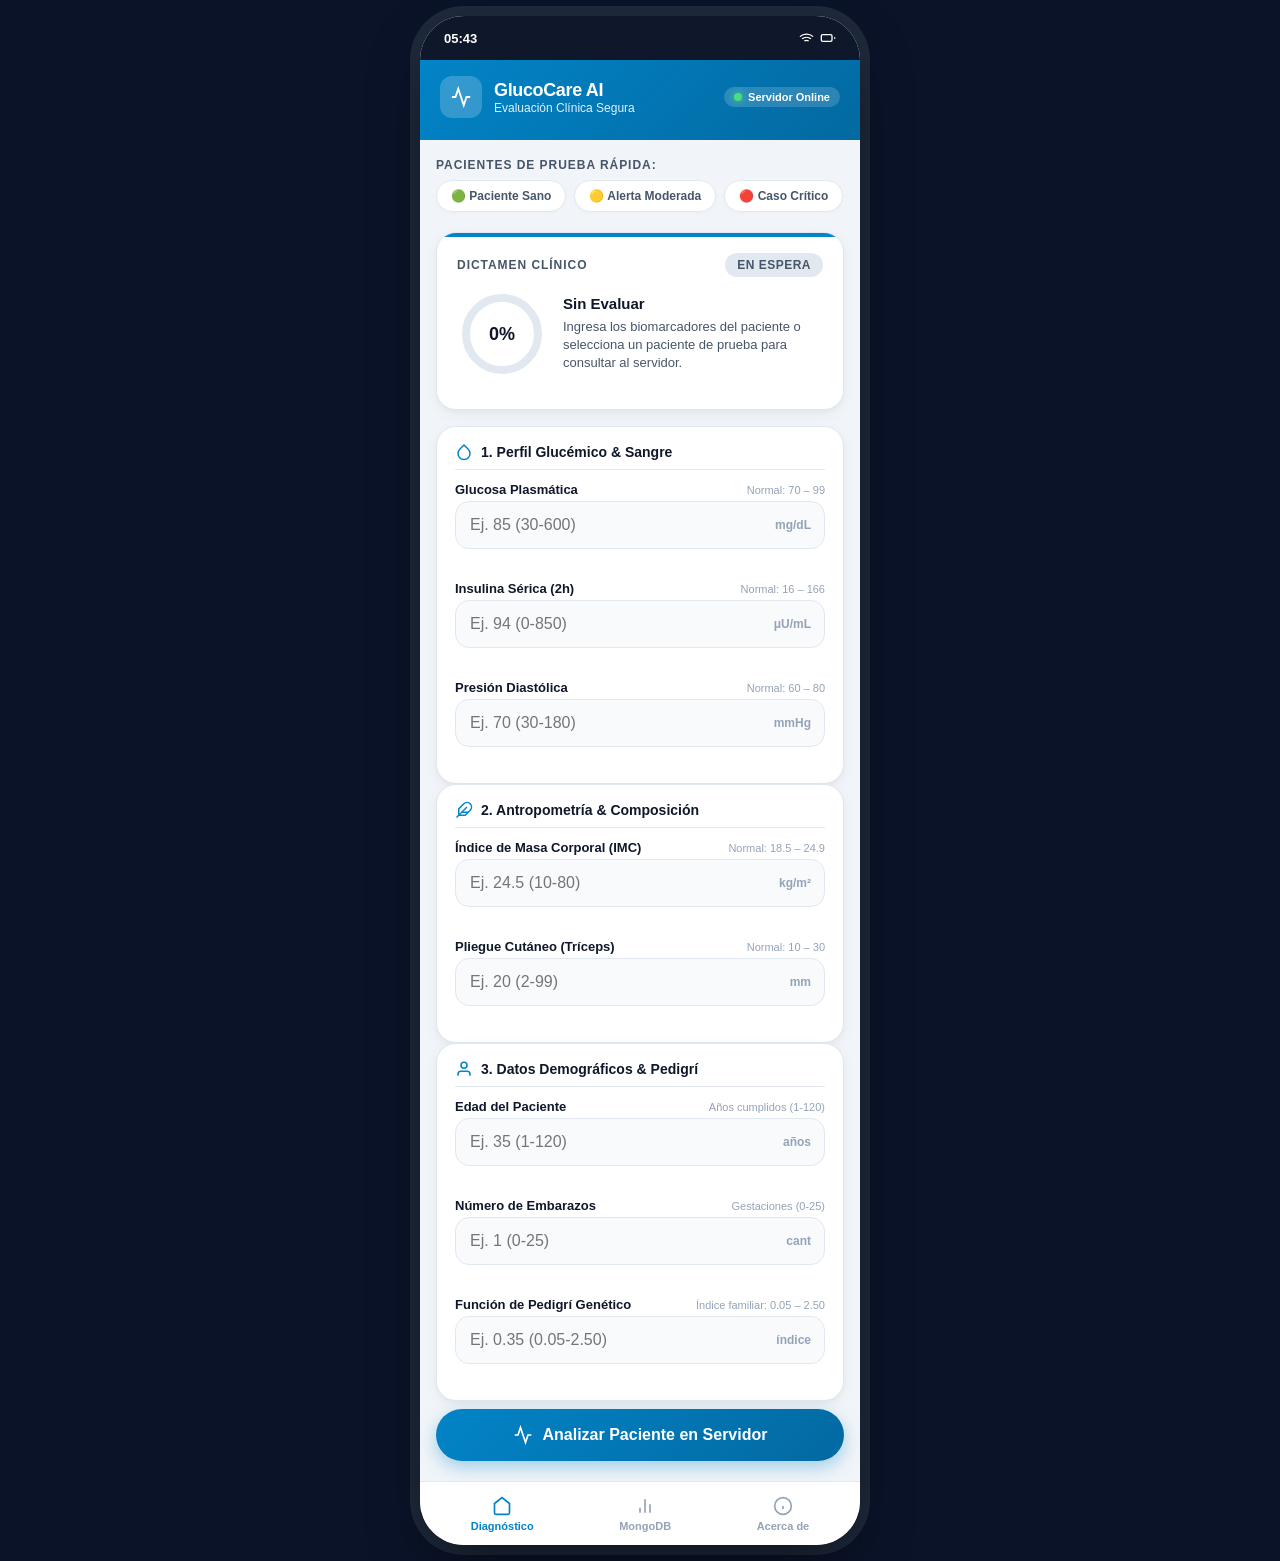
==== index.html @ c694c56d "fix(security): blindaje clinico defensivo contra valores extremos, DoS e inyecciones" ====
<!doctype html>
<html lang="es">
<head>
  <meta charset="utf-8">
  <meta name="viewport" content="width=device-width, initial-scale=1, maximum-scale=1, user-scalable=no, viewport-fit=cover">
  <title>GlucoCare AI · Diagnóstico Clínico Seguro</title>
  <meta name="description" content="Sistema móvil cliente-servidor para predicción de diabetes con validación clínica defensiva.">
  <meta name="theme-color" content="#0f172a">
  <style>
    :root {
      --color-primario: #0284c7;
      --color-primario-oscuro: #0369a1;
      --color-fondo-app: #f1f5f9;
      --color-tarjeta: #ffffff;
      --color-texto-1: #0f172a;
      --color-texto-2: #475569;
      --color-texto-3: #94a3b8;
      --color-borde: #e2e8f0;
      
      --verde-exito: #16a34a;
      --verde-fondo: #dcfce7;
      --ambar-alerta: #d97706;
      --ambar-fondo: #fef3c7;
      --rojo-peligro: #dc2626;
      --rojo-fondo: #fee2e2;

      --radio-md: 14px;
      --radio-lg: 20px;
      --sombra-card: 0 4px 16px -2px rgba(15, 23, 42, 0.06), 0 2px 6px -1px rgba(15, 23, 42, 0.04);
    }

    * {
      box-sizing: border-box;
      margin: 0;
      padding: 0;
      -webkit-tap-highlight-color: transparent;
    }

    body {
      font-family: -apple-system, BlinkMacSystemFont, "Segoe UI", Roboto, Helvetica, Arial, sans-serif;
      background-color: #0b1329;
      color: var(--color-texto-1);
      min-height: 100vh;
      display: flex;
      justify-content: center;
      align-items: center;
      padding: 16px 0;
    }

    /* MARCO SMARTPHONE */
    .dispositivo-movil {
      width: 100%;
      max-width: 440px;
      min-height: 880px;
      background: var(--color-fondo-app);
      border-radius: 44px;
      box-shadow: 0 25px 60px -15px rgba(0, 0, 0, 0.6), 0 0 0 10px #1e293b;
      overflow: hidden;
      display: flex;
      flex-direction: column;
      position: relative;
    }

    @media (max-width: 480px) {
      body {
        padding: 0;
        background-color: var(--color-fondo-app);
      }
      .dispositivo-movil {
        max-width: 100%;
        min-height: 100vh;
        border-radius: 0;
        box-shadow: none;
      }
    }

    /* BARRA DE ESTADO */
    .barra-estado-movil {
      height: 44px;
      padding: 0 24px;
      display: flex;
      justify-content: space-between;
      align-items: center;
      font-size: 13px;
      font-weight: 600;
      color: #fff;
      background: #0f172a;
    }
    .estado-iconos {
      display: flex;
      align-items: center;
      gap: 6px;
    }

    /* CABECERA APP MEDICA */
    .cabecera-app {
      background: linear-gradient(135deg, #0284c7 0%, #0369a1 100%);
      color: #fff;
      padding: 16px 20px 22px;
      display: flex;
      justify-content: space-between;
      align-items: center;
    }
    .perfil-app {
      display: flex;
      align-items: center;
      gap: 12px;
    }
    .app-avatar {
      width: 42px;
      height: 42px;
      background: rgba(255, 255, 255, 0.2);
      backdrop-filter: blur(8px);
      border-radius: 12px;
      display: grid;
      place-items: center;
      color: #fff;
    }
    .app-titulos h1 {
      font-size: 18px;
      font-weight: 700;
      letter-spacing: -0.02em;
    }
    .app-titulos p {
      font-size: 12px;
      color: #e0f2fe;
    }
    .indicador-conexion {
      display: inline-flex;
      align-items: center;
      gap: 6px;
      padding: 4px 10px;
      border-radius: 20px;
      background: rgba(255, 255, 255, 0.16);
      font-size: 11px;
      font-weight: 600;
    }
    .punto-verde {
      width: 8px;
      height: 8px;
      background: #4ade80;
      border-radius: 50%;
      box-shadow: 0 0 8px #4ade80;
    }

    /* CONTENIDO CON SCROLL EN EL CELULAR */
    .contenido-scroll {
      flex: 1;
      padding: 18px 16px 84px;
      overflow-y: auto;
      display: flex;
      flex-direction: column;
      gap: 16px;
    }

    /* SELECCION RAPIDA DE PACIENTE */
    .modulo-chips {
      display: flex;
      flex-direction: column;
      gap: 8px;
    }
    .etiqueta-seccion {
      font-size: 12px;
      text-transform: uppercase;
      letter-spacing: 0.08em;
      color: var(--color-texto-2);
      font-weight: 700;
    }
    .lista-chips {
      display: flex;
      gap: 8px;
      overflow-x: auto;
      padding-bottom: 4px;
    }
    .chip-btn {
      background: var(--color-tarjeta);
      border: 1px solid var(--color-borde);
      border-radius: 20px;
      padding: 8px 14px;
      font-size: 12px;
      font-weight: 600;
      color: var(--color-texto-2);
      white-space: nowrap;
      display: inline-flex;
      align-items: center;
      gap: 6px;
      cursor: pointer;
      transition: all 0.2s ease;
      box-shadow: 0 1px 3px rgba(0,0,0,0.03);
    }
    .chip-btn:hover, .chip-btn:active {
      background: #f8fafc;
      border-color: var(--color-primario);
      color: var(--color-primario);
      transform: translateY(-1px);
    }

    /* BANNER ALERTA DEFENSIVA */
    #banner-alerta-global {
      background: #fee2e2;
      border-left: 4px solid #dc2626;
      color: #991b1b;
      padding: 12px 14px;
      border-radius: 8px;
      font-size: 13px;
      font-weight: 600;
      line-height: 1.4;
      display: none;
    }

    /* TARJETA DE RESULTADO */
    .tarjeta-diagnostico {
      background: var(--color-tarjeta);
      border-radius: var(--radio-lg);
      padding: 20px;
      box-shadow: var(--sombra-card);
      border: 1px solid var(--color-borde);
      position: relative;
      overflow: hidden;
      transition: all 0.3s ease;
    }
    .tarjeta-diagnostico::before {
      content: "";
      position: absolute;
      top: 0; left: 0; right: 0;
      height: 4px;
      background: var(--color-primario);
    }
    .tarjeta-diagnostico.estado-verde::before { background: var(--verde-exito); }
    .tarjeta-diagnostico.estado-ambar::before { background: var(--ambar-alerta); }
    .tarjeta-diagnostico.estado-rojo::before { background: var(--rojo-peligro); }

    .diag-cabecera {
      display: flex;
      justify-content: space-between;
      align-items: center;
      margin-bottom: 12px;
    }
    .badge-alerta {
      padding: 5px 12px;
      border-radius: 20px;
      font-size: 12px;
      font-weight: 700;
      text-transform: uppercase;
      letter-spacing: 0.04em;
    }
    .badge-alerta.verde { background: var(--verde-fondo); color: var(--verde-exito); }
    .badge-alerta.ambar { background: var(--ambar-fondo); color: var(--ambar-alerta); }
    .badge-alerta.rojo { background: var(--rojo-fondo); color: var(--rojo-peligro); }
    .badge-alerta.espera { background: #e2e8f0; color: var(--color-texto-2); }

    .medidor-fila {
      display: flex;
      align-items: center;
      gap: 16px;
      margin: 10px 0;
    }
    .medidor-svg-wrapper {
      width: 90px;
      height: 90px;
      flex-shrink: 0;
      position: relative;
      display: grid;
      place-items: center;
    }
    .medidor-svg {
      width: 100%;
      height: 100%;
      transform: rotate(-90deg);
    }
    .medidor-fondo {
      fill: none;
      stroke: #e2e8f0;
      stroke-width: 8;
    }
    .medidor-progreso {
      fill: none;
      stroke: var(--color-primario);
      stroke-width: 8;
      stroke-linecap: round;
      stroke-dasharray: 226;
      stroke-dashoffset: 226;
      transition: stroke-dashoffset 0.8s ease, stroke 0.4s ease;
    }
    .medidor-texto-centro {
      position: absolute;
      font-size: 18px;
      font-weight: 800;
      color: var(--color-texto-1);
    }

    .diag-detalles h3 {
      font-size: 15px;
      font-weight: 700;
      margin-bottom: 4px;
      line-height: 1.25;
    }
    .diag-detalles p {
      font-size: 13px;
      color: var(--color-texto-2);
      line-height: 1.4;
    }

    .factores-lista {
      margin-top: 12px;
      padding-top: 12px;
      border-top: 1px dashed var(--color-borde);
      display: flex;
      flex-direction: column;
      gap: 6px;
    }
    .factor-item {
      font-size: 12px;
      color: #b91c1c;
      display: flex;
      align-items: center;
      gap: 6px;
    }

    /* TARJETAS DEL FORMULARIO */
    .card-grupo {
      background: var(--color-tarjeta);
      border-radius: var(--radio-lg);
      padding: 16px 18px;
      box-shadow: var(--sombra-card);
      border: 1px solid var(--color-borde);
      display: flex;
      flex-direction: column;
      gap: 12px;
    }
    .card-grupo-titulo {
      display: flex;
      align-items: center;
      gap: 8px;
      font-size: 14px;
      font-weight: 700;
      color: var(--color-texto-1);
      padding-bottom: 8px;
      border-bottom: 1px solid var(--color-borde);
    }
    .card-grupo-titulo svg {
      color: var(--color-primario);
    }

    .campo-movil {
      display: flex;
      flex-direction: column;
      gap: 4px;
    }
    .campo-fila-top {
      display: flex;
      justify-content: space-between;
      align-items: center;
    }
    .campo-label {
      font-size: 13px;
      font-weight: 600;
      color: var(--color-texto-1);
    }
    .campo-rango {
      font-size: 11px;
      color: var(--color-texto-3);
    }
    .campo-input-caja {
      position: relative;
      display: flex;
      align-items: center;
    }
    .campo-input {
      width: 100%;
      height: 48px;
      border-radius: var(--radio-md);
      border: 1.5px solid var(--color-borde);
      background: #f8fafc;
      padding: 0 48px 0 14px;
      font-size: 16px;
      font-weight: 500;
      color: var(--color-texto-1);
      transition: all 0.2s ease;
    }
    .campo-input:focus {
      background: #fff;
      border-color: var(--color-primario);
      box-shadow: 0 0 0 3px rgba(2, 132, 199, 0.15);
      outline: none;
    }
    /* Estilo defensivo de error en input */
    .campo-input.input-error {
      border-color: #dc2626 !important;
      background-color: #fef2f2 !important;
      box-shadow: 0 0 0 3px rgba(220, 38, 38, 0.15) !important;
    }
    .error-msg-campo {
      font-size: 11px;
      font-weight: 600;
      color: #dc2626;
      min-height: 14px;
      margin-top: 2px;
      transition: all 0.2s ease;
    }
    .campo-unidad {
      position: absolute;
      right: 14px;
      font-size: 12px;
      font-weight: 600;
      color: var(--color-texto-3);
      pointer-events: none;
    }

    /* BOTON DE ACCION TACTIL */
    .btn-analizar-movil {
      width: 100%;
      height: 52px;
      border-radius: 30px;
      background: linear-gradient(135deg, #0284c7 0%, #0369a1 100%);
      color: #fff;
      border: none;
      font-size: 16px;
      font-weight: 700;
      display: flex;
      align-items: center;
      justify-content: center;
      gap: 10px;
      box-shadow: 0 6px 18px rgba(2, 132, 199, 0.35);
      cursor: pointer;
      transition: all 0.2s ease;
      margin-top: 8px;
    }
    .btn-analizar-movil:active {
      transform: scale(0.98);
    }
    .btn-analizar-movil:disabled {
      opacity: 0.7;
      cursor: not-allowed;
    }

    /* BARRA DE NAVEGACION INFERIOR */
    .barra-navegacion-inferior {
      position: absolute;
      bottom: 0; left: 0; right: 0;
      height: 64px;
      background: #ffffff;
      border-top: 1px solid var(--color-borde);
      display: flex;
      justify-content: space-around;
      align-items: center;
      padding: 0 8px;
      z-index: 10;
    }
    .nav-item {
      display: flex;
      flex-direction: column;
      align-items: center;
      gap: 4px;
      font-size: 11px;
      font-weight: 600;
      color: var(--color-texto-3);
      background: none;
      border: none;
      cursor: pointer;
      padding: 6px 12px;
    }
    .nav-item.activo {
      color: var(--color-primario);
    }
  </style>
</head>
<body>

  <!-- MARCO DE SMARTPHONE -->
  <main class="dispositivo-movil" role="main">

    <!-- BARRA DE ESTADO TIPO CELULAR -->
    <header class="barra-estado-movil" aria-label="Estado del teléfono">
      <span id="hora-actual" class="hora">09:41</span>
      <div class="estado-iconos">
        <svg width="15" height="15" viewBox="0 0 24 24" fill="none" stroke="currentColor" stroke-width="2"><path d="M5 12.55a11 11 0 0 1 14.08 0"></path><path d="M1.42 9a16 16 0 0 1 21.16 0"></path><path d="M8.53 16.11a6 6 0 0 1 6.95 0"></path><line x1="12" y1="20" x2="12.01" y2="20"></line></svg>
        <svg width="16" height="16" viewBox="0 0 24 24" fill="none" stroke="currentColor" stroke-width="2"><rect x="2" y="7" width="16" height="10" rx="2" ry="2"></rect><line x1="22" y1="11" x2="22" y2="13"></line></svg>
      </div>
    </header>

    <!-- CABECERA APP MÉDICA -->
    <section class="cabecera-app">
      <div class="perfil-app">
        <div class="app-avatar" aria-hidden="true">
          <svg width="22" height="22" viewBox="0 0 24 24" fill="none" stroke="currentColor" stroke-width="2"><path d="M22 12h-4l-3 9L9 3l-3 9H2"></path></svg>
        </div>
        <div class="app-titulos">
          <h1>GlucoCare AI</h1>
          <p>Evaluación Clínica Segura</p>
        </div>
      </div>
      <div class="indicador-conexion" title="Conexión cliente-servidor activa">
        <span class="punto-verde" aria-hidden="true"></span>
        <span id="texto-conexion">Servidor Online</span>
      </div>
    </section>

    <!-- CONTENIDO CON SCROLL EN EL CELULAR -->
    <div class="contenido-scroll">

      <!-- SELECCIÓN RÁPIDA DE PACIENTES DE MUESTRA -->
      <section class="modulo-chips" aria-label="Muestras rápidas">
        <span class="etiqueta-seccion">Pacientes de prueba rápida:</span>
        <div class="lista-chips">
          <button type="button" class="chip-btn" data-perfil="sano">
            🟢 Paciente Sano
          </button>
          <button type="button" class="chip-btn" data-perfil="moderado">
            🟡 Alerta Moderada
          </button>
          <button type="button" class="chip-btn" data-perfil="critico">
            🔴 Caso Crítico
          </button>
        </div>
      </section>

      <!-- BANNER DE ALERTA DEFENSIVA SI HAY ERRORES -->
      <div id="banner-alerta-global" role="alert"></div>

      <!-- TARJETA DINÁMICA DE DIAGNÓSTICO -->
      <section id="tarjeta-diagnostico" class="tarjeta-diagnostico" aria-live="polite">
        <div class="diag-cabecera">
          <span class="etiqueta-seccion">Dictamen Clínico</span>
          <span id="badge-alerta" class="badge-alerta espera">En Espera</span>
        </div>

        <div class="medidor-fila">
          <div class="medidor-svg-wrapper">
            <svg class="medidor-svg" viewBox="0 0 90 90" aria-hidden="true">
              <circle class="medidor-fondo" cx="45" cy="45" r="36" fill="none" stroke="#e2e8f0" stroke-width="8"></circle>
              <circle id="medidor-progreso" class="medidor-progreso" cx="45" cy="45" r="36" fill="none" stroke="#0284c7" stroke-width="8" stroke-dasharray="226" stroke-dashoffset="226"></circle>
            </svg>
            <div id="medidor-porcentaje" class="medidor-texto-centro">0%</div>
          </div>

          <div class="diag-detalles">
            <h3 id="titulo-diagnostico">Sin Evaluar</h3>
            <p id="desc-diagnostico">Ingresa los biomarcadores del paciente o selecciona un paciente de prueba para consultar al servidor.</p>
          </div>
        </div>

        <div id="factores-lista" class="factores-lista" style="display: none;"></div>
      </section>

      <!-- FORMULARIO TÁCTIL CON LÍMITES ESTRICTOS -->
      <form id="form-diabetes" novalidate>

        <!-- GRUPO 1: SANGRE Y GLUCEMIA -->
        <div class="card-grupo">
          <div class="card-grupo-titulo">
            <svg width="18" height="18" viewBox="0 0 24 24" fill="none" stroke="currentColor" stroke-width="2"><path d="M12 2.69l5.66 5.66a8 8 0 1 1-11.31 0z"></path></svg>
            <span>1. Perfil Glucémico &amp; Sangre</span>
          </div>

          <div class="campo-movil">
            <div class="campo-fila-top">
              <label class="campo-label" for="glucosa">Glucosa Plasmática</label>
              <span class="campo-rango">Normal: 70 – 99</span>
            </div>
            <div class="campo-input-caja">
              <input class="campo-input" type="number" step="any" min="30" max="600" maxlength="3"
                     id="glucosa" name="glucosa" placeholder="Ej. 85 (30-600)" required>
              <span class="campo-unidad">mg/dL</span>
            </div>
            <span class="error-msg-campo" id="err-glucosa"></span>
          </div>

          <div class="campo-movil">
            <div class="campo-fila-top">
              <label class="campo-label" for="insulina">Insulina Sérica (2h)</label>
              <span class="campo-rango">Normal: 16 – 166</span>
            </div>
            <div class="campo-input-caja">
              <input class="campo-input" type="number" step="any" min="0" max="850" maxlength="3"
                     id="insulina" name="insulina" placeholder="Ej. 94 (0-850)" required>
              <span class="campo-unidad">μU/mL</span>
            </div>
            <span class="error-msg-campo" id="err-insulina"></span>
          </div>

          <div class="campo-movil">
            <div class="campo-fila-top">
              <label class="campo-label" for="presion_arterial">Presión Diastólica</label>
              <span class="campo-rango">Normal: 60 – 80</span>
            </div>
            <div class="campo-input-caja">
              <input class="campo-input" type="number" step="any" min="30" max="180" maxlength="3"
                     id="presion_arterial" name="presion_arterial" placeholder="Ej. 70 (30-180)" required>
              <span class="campo-unidad">mmHg</span>
            </div>
            <span class="error-msg-campo" id="err-presion_arterial"></span>
          </div>
        </div>

        <!-- GRUPO 2: ANTROPOMETRÍA -->
        <div class="card-grupo">
          <div class="card-grupo-titulo">
            <svg width="18" height="18" viewBox="0 0 24 24" fill="none" stroke="currentColor" stroke-width="2"><path d="M20.24 12.24a6 6 0 0 0-8.49-8.49L5 10.5V19h8.5z"></path><line x1="16" y1="8" x2="2" y2="22"></line><line x1="17.5" y1="15" x2="9" y2="15"></line></svg>
            <span>2. Antropometría &amp; Composición</span>
          </div>

          <div class="campo-movil">
            <div class="campo-fila-top">
              <label class="campo-label" for="imc">Índice de Masa Corporal (IMC)</label>
              <span class="campo-rango">Normal: 18.5 – 24.9</span>
            </div>
            <div class="campo-input-caja">
              <input class="campo-input" type="number" step="0.1" min="10" max="80" maxlength="5"
                     id="imc" name="imc" placeholder="Ej. 24.5 (10-80)" required>
              <span class="campo-unidad">kg/m²</span>
            </div>
            <span class="error-msg-campo" id="err-imc"></span>
          </div>

          <div class="campo-movil">
            <div class="campo-fila-top">
              <label class="campo-label" for="grosor_piel">Pliegue Cutáneo (Tríceps)</label>
              <span class="campo-rango">Normal: 10 – 30</span>
            </div>
            <div class="campo-input-caja">
              <!-- Blindaje estricto: max 99 mm, maxlength 2 digitos -->
              <input class="campo-input" type="number" step="any" min="2" max="99" maxlength="2"
                     id="grosor_piel" name="grosor_piel" placeholder="Ej. 20 (2-99)" required>
              <span class="campo-unidad">mm</span>
            </div>
            <span class="error-msg-campo" id="err-grosor_piel"></span>
          </div>
        </div>

        <!-- GRUPO 3: HISTORIAL & DEMOGRAFÍA -->
        <div class="card-grupo">
          <div class="card-grupo-titulo">
            <svg width="18" height="18" viewBox="0 0 24 24" fill="none" stroke="currentColor" stroke-width="2"><path d="M20 21v-2a4 4 0 0 0-4-4H8a4 4 0 0 0-4 4v2"></path><circle cx="12" cy="7" r="4"></circle></svg>
            <span>3. Datos Demográficos &amp; Pedigrí</span>
          </div>

          <div class="campo-movil">
            <div class="campo-fila-top">
              <label class="campo-label" for="edad">Edad del Paciente</label>
              <span class="campo-rango">Años cumplidos (1-120)</span>
            </div>
            <div class="campo-input-caja">
              <input class="campo-input" type="number" step="1" min="1" max="120" maxlength="3"
                     id="edad" name="edad" placeholder="Ej. 35 (1-120)" required>
              <span class="campo-unidad">años</span>
            </div>
            <span class="error-msg-campo" id="err-edad"></span>
          </div>

          <div class="campo-movil">
            <div class="campo-fila-top">
              <label class="campo-label" for="embarazos">Número de Embarazos</label>
              <span class="campo-rango">Gestaciones (0-25)</span>
            </div>
            <div class="campo-input-caja">
              <input class="campo-input" type="number" step="1" min="0" max="25" maxlength="2"
                     id="embarazos" name="embarazos" placeholder="Ej. 1 (0-25)" required>
              <span class="campo-unidad">cant</span>
            </div>
            <span class="error-msg-campo" id="err-embarazos"></span>
          </div>

          <div class="campo-movil">
            <div class="campo-fila-top">
              <label class="campo-label" for="pedigri_diabetes">Función de Pedigrí Genético</label>
              <span class="campo-rango">Índice familiar: 0.05 – 2.50</span>
            </div>
            <div class="campo-input-caja">
              <input class="campo-input" type="number" step="0.01" min="0.05" max="2.50" maxlength="5"
                     id="pedigri_diabetes" name="pedigri_diabetes" placeholder="Ej. 0.35 (0.05-2.50)" required>
              <span class="campo-unidad">índice</span>
            </div>
            <span class="error-msg-campo" id="err-pedigri_diabetes"></span>
          </div>
        </div>

        <!-- BOTÓN DE ENVÍO TÁCTIL -->
        <button id="btn-analizar" type="submit" class="btn-analizar-movil">
          <svg width="20" height="20" viewBox="0 0 24 24" fill="none" stroke="currentColor" stroke-width="2"><path d="M22 12h-4l-3 9L9 3l-3 9H2"></path></svg>
          <span>Analizar Paciente en Servidor</span>
        </button>

      </form>
    </div>

    <!-- NAVEGACIÓN INFERIOR DE CELULAR -->
    <nav class="barra-navegacion-inferior" aria-label="Navegación principal">
      <button type="button" class="nav-item activo" data-tab="inicio">
        <svg width="20" height="20" viewBox="0 0 24 24" fill="none" stroke="currentColor" stroke-width="2"><path d="M3 9l9-7 9 7v11a2 2 0 0 1-2 2H5a2 2 0 0 1-2-2z"></path></svg>
        <span>Diagnóstico</span>
      </button>
      <button type="button" class="nav-item" data-tab="stats">
        <svg width="20" height="20" viewBox="0 0 24 24" fill="none" stroke="currentColor" stroke-width="2"><line x1="18" y1="20" x2="18" y2="10"></line><line x1="12" y1="20" x2="12" y2="4"></line><line x1="6" y1="20" x2="6" y2="14"></line></svg>
        <span>MongoDB</span>
      </button>
      <button type="button" class="nav-item" data-tab="info">
        <svg width="20" height="20" viewBox="0 0 24 24" fill="none" stroke="currentColor" stroke-width="2"><circle cx="12" cy="12" r="10"></circle><line x1="12" y1="16" x2="12" y2="12"></line><line x1="12" y1="8" x2="12.01" y2="8"></line></svg>
        <span>Acerca de</span>
      </button>
    </nav>

  </main>

  <script src="static/js/modelo_diabetes_exportado.js"></script>
  <script src="static/js/app_cliente.js"></script>
</body>
</html>
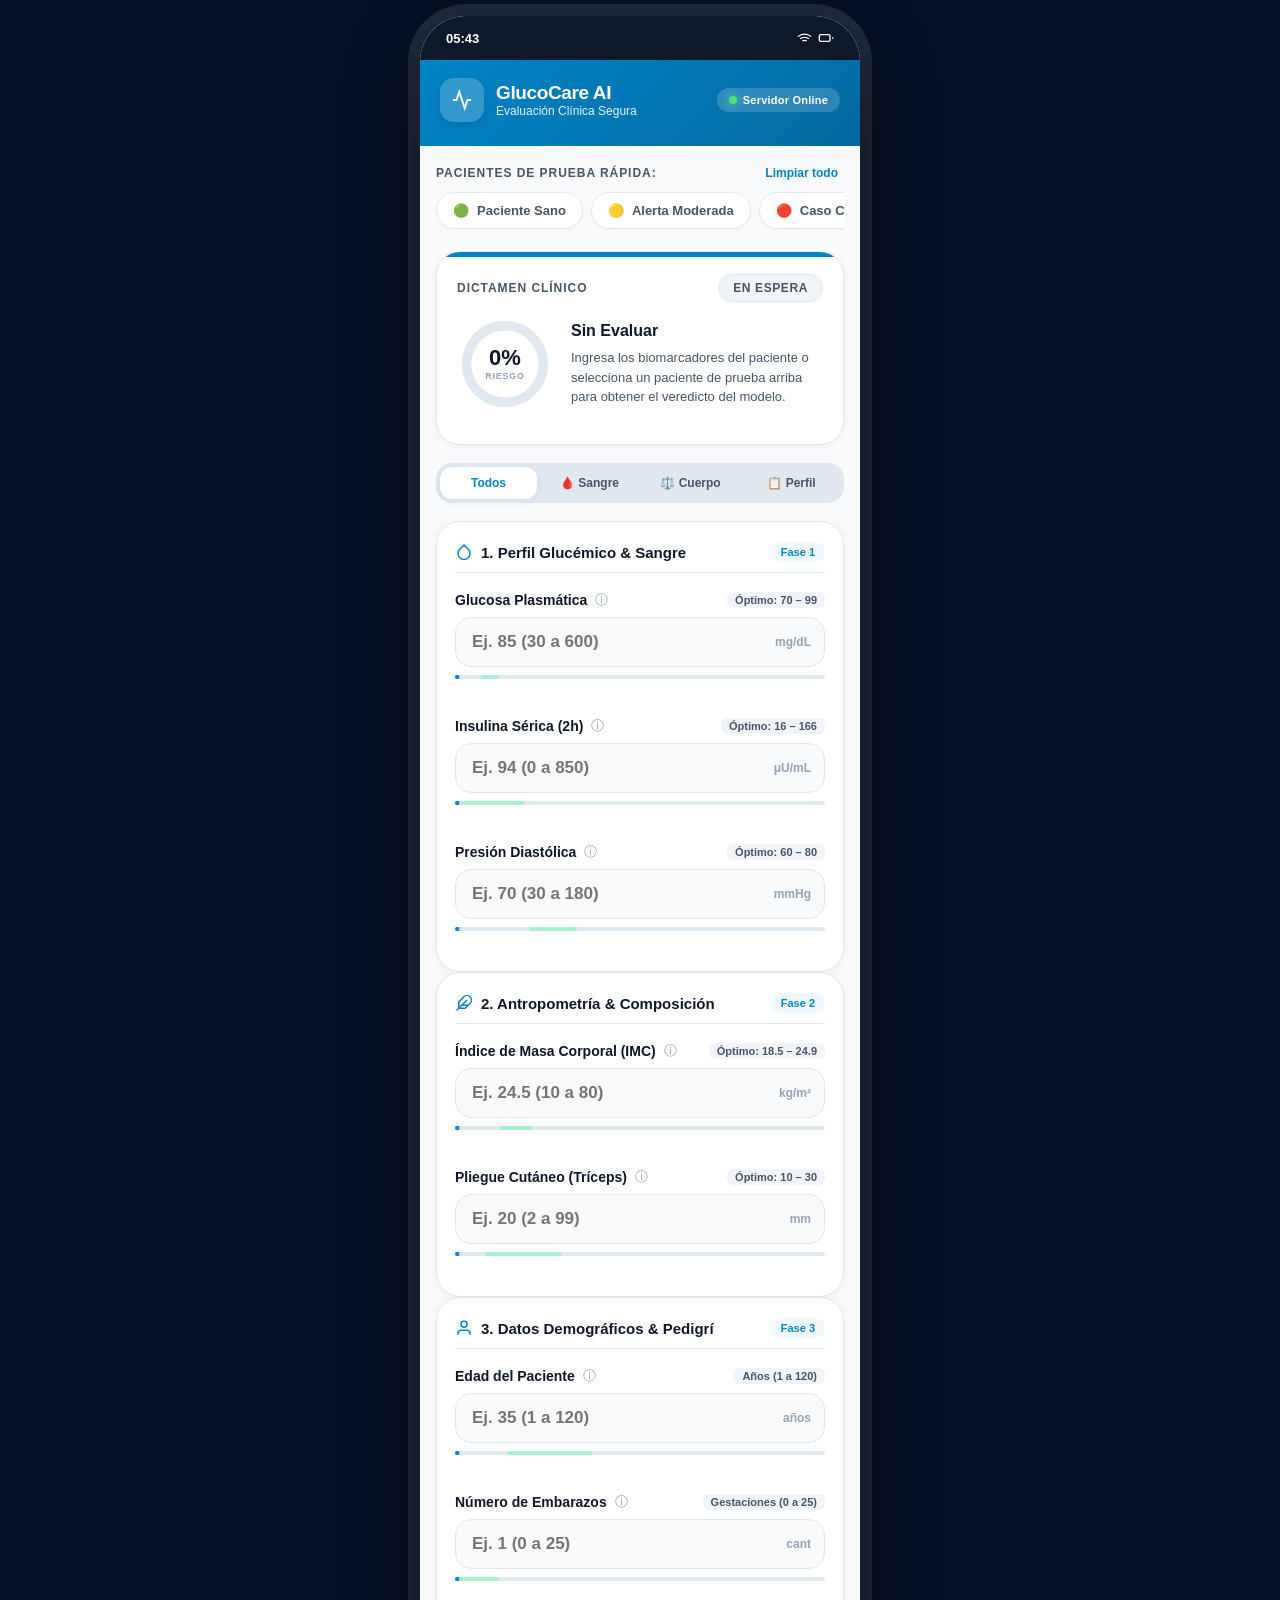
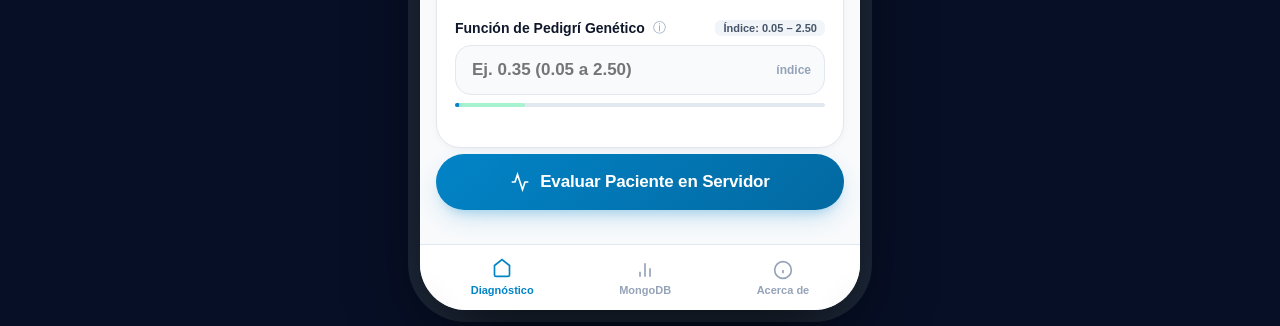
==== commit 1dd89071: "feat(ui/ux): rediseño de interfaz móvil basado en pilares de UX clínica" ====
--- a/index.html
+++ b/index.html
@@ -3,474 +3,17 @@
 <head>
   <meta charset="utf-8">
   <meta name="viewport" content="width=device-width, initial-scale=1, maximum-scale=1, user-scalable=no, viewport-fit=cover">
-  <title>GlucoCare AI · Diagnóstico Clínico Seguro</title>
-  <meta name="description" content="Sistema móvil cliente-servidor para predicción de diabetes con validación clínica defensiva.">
+  <title>GlucoCare AI · Evaluación de Riesgo de Diabetes</title>
+  <meta name="description" content="Sistema móvil clínico para la predicción de diabetes basado en los pilares de la experiencia de usuario (UX).">
   <meta name="theme-color" content="#0f172a">
-  <style>
-    :root {
-      --color-primario: #0284c7;
-      --color-primario-oscuro: #0369a1;
-      --color-fondo-app: #f1f5f9;
-      --color-tarjeta: #ffffff;
-      --color-texto-1: #0f172a;
-      --color-texto-2: #475569;
-      --color-texto-3: #94a3b8;
-      --color-borde: #e2e8f0;
-      
-      --verde-exito: #16a34a;
-      --verde-fondo: #dcfce7;
-      --ambar-alerta: #d97706;
-      --ambar-fondo: #fef3c7;
-      --rojo-peligro: #dc2626;
-      --rojo-fondo: #fee2e2;
-
-      --radio-md: 14px;
-      --radio-lg: 20px;
-      --sombra-card: 0 4px 16px -2px rgba(15, 23, 42, 0.06), 0 2px 6px -1px rgba(15, 23, 42, 0.04);
-    }
-
-    * {
-      box-sizing: border-box;
-      margin: 0;
-      padding: 0;
-      -webkit-tap-highlight-color: transparent;
-    }
-
-    body {
-      font-family: -apple-system, BlinkMacSystemFont, "Segoe UI", Roboto, Helvetica, Arial, sans-serif;
-      background-color: #0b1329;
-      color: var(--color-texto-1);
-      min-height: 100vh;
-      display: flex;
-      justify-content: center;
-      align-items: center;
-      padding: 16px 0;
-    }
-
-    /* MARCO SMARTPHONE */
-    .dispositivo-movil {
-      width: 100%;
-      max-width: 440px;
-      min-height: 880px;
-      background: var(--color-fondo-app);
-      border-radius: 44px;
-      box-shadow: 0 25px 60px -15px rgba(0, 0, 0, 0.6), 0 0 0 10px #1e293b;
-      overflow: hidden;
-      display: flex;
-      flex-direction: column;
-      position: relative;
-    }
-
-    @media (max-width: 480px) {
-      body {
-        padding: 0;
-        background-color: var(--color-fondo-app);
-      }
-      .dispositivo-movil {
-        max-width: 100%;
-        min-height: 100vh;
-        border-radius: 0;
-        box-shadow: none;
-      }
-    }
-
-    /* BARRA DE ESTADO */
-    .barra-estado-movil {
-      height: 44px;
-      padding: 0 24px;
-      display: flex;
-      justify-content: space-between;
-      align-items: center;
-      font-size: 13px;
-      font-weight: 600;
-      color: #fff;
-      background: #0f172a;
-    }
-    .estado-iconos {
-      display: flex;
-      align-items: center;
-      gap: 6px;
-    }
-
-    /* CABECERA APP MEDICA */
-    .cabecera-app {
-      background: linear-gradient(135deg, #0284c7 0%, #0369a1 100%);
-      color: #fff;
-      padding: 16px 20px 22px;
-      display: flex;
-      justify-content: space-between;
-      align-items: center;
-    }
-    .perfil-app {
-      display: flex;
-      align-items: center;
-      gap: 12px;
-    }
-    .app-avatar {
-      width: 42px;
-      height: 42px;
-      background: rgba(255, 255, 255, 0.2);
-      backdrop-filter: blur(8px);
-      border-radius: 12px;
-      display: grid;
-      place-items: center;
-      color: #fff;
-    }
-    .app-titulos h1 {
-      font-size: 18px;
-      font-weight: 700;
-      letter-spacing: -0.02em;
-    }
-    .app-titulos p {
-      font-size: 12px;
-      color: #e0f2fe;
-    }
-    .indicador-conexion {
-      display: inline-flex;
-      align-items: center;
-      gap: 6px;
-      padding: 4px 10px;
-      border-radius: 20px;
-      background: rgba(255, 255, 255, 0.16);
-      font-size: 11px;
-      font-weight: 600;
-    }
-    .punto-verde {
-      width: 8px;
-      height: 8px;
-      background: #4ade80;
-      border-radius: 50%;
-      box-shadow: 0 0 8px #4ade80;
-    }
-
-    /* CONTENIDO CON SCROLL EN EL CELULAR */
-    .contenido-scroll {
-      flex: 1;
-      padding: 18px 16px 84px;
-      overflow-y: auto;
-      display: flex;
-      flex-direction: column;
-      gap: 16px;
-    }
-
-    /* SELECCION RAPIDA DE PACIENTE */
-    .modulo-chips {
-      display: flex;
-      flex-direction: column;
-      gap: 8px;
-    }
-    .etiqueta-seccion {
-      font-size: 12px;
-      text-transform: uppercase;
-      letter-spacing: 0.08em;
-      color: var(--color-texto-2);
-      font-weight: 700;
-    }
-    .lista-chips {
-      display: flex;
-      gap: 8px;
-      overflow-x: auto;
-      padding-bottom: 4px;
-    }
-    .chip-btn {
-      background: var(--color-tarjeta);
-      border: 1px solid var(--color-borde);
-      border-radius: 20px;
-      padding: 8px 14px;
-      font-size: 12px;
-      font-weight: 600;
-      color: var(--color-texto-2);
-      white-space: nowrap;
-      display: inline-flex;
-      align-items: center;
-      gap: 6px;
-      cursor: pointer;
-      transition: all 0.2s ease;
-      box-shadow: 0 1px 3px rgba(0,0,0,0.03);
-    }
-    .chip-btn:hover, .chip-btn:active {
-      background: #f8fafc;
-      border-color: var(--color-primario);
-      color: var(--color-primario);
-      transform: translateY(-1px);
-    }
-
-    /* BANNER ALERTA DEFENSIVA */
-    #banner-alerta-global {
-      background: #fee2e2;
-      border-left: 4px solid #dc2626;
-      color: #991b1b;
-      padding: 12px 14px;
-      border-radius: 8px;
-      font-size: 13px;
-      font-weight: 600;
-      line-height: 1.4;
-      display: none;
-    }
-
-    /* TARJETA DE RESULTADO */
-    .tarjeta-diagnostico {
-      background: var(--color-tarjeta);
-      border-radius: var(--radio-lg);
-      padding: 20px;
-      box-shadow: var(--sombra-card);
-      border: 1px solid var(--color-borde);
-      position: relative;
-      overflow: hidden;
-      transition: all 0.3s ease;
-    }
-    .tarjeta-diagnostico::before {
-      content: "";
-      position: absolute;
-      top: 0; left: 0; right: 0;
-      height: 4px;
-      background: var(--color-primario);
-    }
-    .tarjeta-diagnostico.estado-verde::before { background: var(--verde-exito); }
-    .tarjeta-diagnostico.estado-ambar::before { background: var(--ambar-alerta); }
-    .tarjeta-diagnostico.estado-rojo::before { background: var(--rojo-peligro); }
-
-    .diag-cabecera {
-      display: flex;
-      justify-content: space-between;
-      align-items: center;
-      margin-bottom: 12px;
-    }
-    .badge-alerta {
-      padding: 5px 12px;
-      border-radius: 20px;
-      font-size: 12px;
-      font-weight: 700;
-      text-transform: uppercase;
-      letter-spacing: 0.04em;
-    }
-    .badge-alerta.verde { background: var(--verde-fondo); color: var(--verde-exito); }
-    .badge-alerta.ambar { background: var(--ambar-fondo); color: var(--ambar-alerta); }
-    .badge-alerta.rojo { background: var(--rojo-fondo); color: var(--rojo-peligro); }
-    .badge-alerta.espera { background: #e2e8f0; color: var(--color-texto-2); }
-
-    .medidor-fila {
-      display: flex;
-      align-items: center;
-      gap: 16px;
-      margin: 10px 0;
-    }
-    .medidor-svg-wrapper {
-      width: 90px;
-      height: 90px;
-      flex-shrink: 0;
-      position: relative;
-      display: grid;
-      place-items: center;
-    }
-    .medidor-svg {
-      width: 100%;
-      height: 100%;
-      transform: rotate(-90deg);
-    }
-    .medidor-fondo {
-      fill: none;
-      stroke: #e2e8f0;
-      stroke-width: 8;
-    }
-    .medidor-progreso {
-      fill: none;
-      stroke: var(--color-primario);
-      stroke-width: 8;
-      stroke-linecap: round;
-      stroke-dasharray: 226;
-      stroke-dashoffset: 226;
-      transition: stroke-dashoffset 0.8s ease, stroke 0.4s ease;
-    }
-    .medidor-texto-centro {
-      position: absolute;
-      font-size: 18px;
-      font-weight: 800;
-      color: var(--color-texto-1);
-    }
-
-    .diag-detalles h3 {
-      font-size: 15px;
-      font-weight: 700;
-      margin-bottom: 4px;
-      line-height: 1.25;
-    }
-    .diag-detalles p {
-      font-size: 13px;
-      color: var(--color-texto-2);
-      line-height: 1.4;
-    }
-
-    .factores-lista {
-      margin-top: 12px;
-      padding-top: 12px;
-      border-top: 1px dashed var(--color-borde);
-      display: flex;
-      flex-direction: column;
-      gap: 6px;
-    }
-    .factor-item {
-      font-size: 12px;
-      color: #b91c1c;
-      display: flex;
-      align-items: center;
-      gap: 6px;
-    }
-
-    /* TARJETAS DEL FORMULARIO */
-    .card-grupo {
-      background: var(--color-tarjeta);
-      border-radius: var(--radio-lg);
-      padding: 16px 18px;
-      box-shadow: var(--sombra-card);
-      border: 1px solid var(--color-borde);
-      display: flex;
-      flex-direction: column;
-      gap: 12px;
-    }
-    .card-grupo-titulo {
-      display: flex;
-      align-items: center;
-      gap: 8px;
-      font-size: 14px;
-      font-weight: 700;
-      color: var(--color-texto-1);
-      padding-bottom: 8px;
-      border-bottom: 1px solid var(--color-borde);
-    }
-    .card-grupo-titulo svg {
-      color: var(--color-primario);
-    }
-
-    .campo-movil {
-      display: flex;
-      flex-direction: column;
-      gap: 4px;
-    }
-    .campo-fila-top {
-      display: flex;
-      justify-content: space-between;
-      align-items: center;
-    }
-    .campo-label {
-      font-size: 13px;
-      font-weight: 600;
-      color: var(--color-texto-1);
-    }
-    .campo-rango {
-      font-size: 11px;
-      color: var(--color-texto-3);
-    }
-    .campo-input-caja {
-      position: relative;
-      display: flex;
-      align-items: center;
-    }
-    .campo-input {
-      width: 100%;
-      height: 48px;
-      border-radius: var(--radio-md);
-      border: 1.5px solid var(--color-borde);
-      background: #f8fafc;
-      padding: 0 48px 0 14px;
-      font-size: 16px;
-      font-weight: 500;
-      color: var(--color-texto-1);
-      transition: all 0.2s ease;
-    }
-    .campo-input:focus {
-      background: #fff;
-      border-color: var(--color-primario);
-      box-shadow: 0 0 0 3px rgba(2, 132, 199, 0.15);
-      outline: none;
-    }
-    /* Estilo defensivo de error en input */
-    .campo-input.input-error {
-      border-color: #dc2626 !important;
-      background-color: #fef2f2 !important;
-      box-shadow: 0 0 0 3px rgba(220, 38, 38, 0.15) !important;
-    }
-    .error-msg-campo {
-      font-size: 11px;
-      font-weight: 600;
-      color: #dc2626;
-      min-height: 14px;
-      margin-top: 2px;
-      transition: all 0.2s ease;
-    }
-    .campo-unidad {
-      position: absolute;
-      right: 14px;
-      font-size: 12px;
-      font-weight: 600;
-      color: var(--color-texto-3);
-      pointer-events: none;
-    }
-
-    /* BOTON DE ACCION TACTIL */
-    .btn-analizar-movil {
-      width: 100%;
-      height: 52px;
-      border-radius: 30px;
-      background: linear-gradient(135deg, #0284c7 0%, #0369a1 100%);
-      color: #fff;
-      border: none;
-      font-size: 16px;
-      font-weight: 700;
-      display: flex;
-      align-items: center;
-      justify-content: center;
-      gap: 10px;
-      box-shadow: 0 6px 18px rgba(2, 132, 199, 0.35);
-      cursor: pointer;
-      transition: all 0.2s ease;
-      margin-top: 8px;
-    }
-    .btn-analizar-movil:active {
-      transform: scale(0.98);
-    }
-    .btn-analizar-movil:disabled {
-      opacity: 0.7;
-      cursor: not-allowed;
-    }
-
-    /* BARRA DE NAVEGACION INFERIOR */
-    .barra-navegacion-inferior {
-      position: absolute;
-      bottom: 0; left: 0; right: 0;
-      height: 64px;
-      background: #ffffff;
-      border-top: 1px solid var(--color-borde);
-      display: flex;
-      justify-content: space-around;
-      align-items: center;
-      padding: 0 8px;
-      z-index: 10;
-    }
-    .nav-item {
-      display: flex;
-      flex-direction: column;
-      align-items: center;
-      gap: 4px;
-      font-size: 11px;
-      font-weight: 600;
-      color: var(--color-texto-3);
-      background: none;
-      border: none;
-      cursor: pointer;
-      padding: 6px 12px;
-    }
-    .nav-item.activo {
-      color: var(--color-primario);
-    }
-  </style>
+  <link rel="stylesheet" href="static/css/mobile.css">
 </head>
 <body>
 
-  <!-- MARCO DE SMARTPHONE -->
+  <!-- MARCO DE SMARTPHONE ERGONÓMICO -->
   <main class="dispositivo-movil" role="main">
 
-    <!-- BARRA DE ESTADO TIPO CELULAR -->
+    <!-- BARRA DE ESTADO DE SMARTPHONE -->
     <header class="barra-estado-movil" aria-label="Estado del teléfono">
       <span id="hora-actual" class="hora">09:41</span>
       <div class="estado-iconos">
@@ -490,35 +33,38 @@
           <p>Evaluación Clínica Segura</p>
         </div>
       </div>
-      <div class="indicador-conexion" title="Conexión cliente-servidor activa">
+      <div class="indicador-conexion" title="Estado de conectividad del modelo">
         <span class="punto-verde" aria-hidden="true"></span>
         <span id="texto-conexion">Servidor Online</span>
       </div>
     </section>
 
-    <!-- CONTENIDO CON SCROLL EN EL CELULAR -->
+    <!-- CONTENIDO CON SCROLL ERGONÓMICO -->
     <div class="contenido-scroll">
 
-      <!-- SELECCIÓN RÁPIDA DE PACIENTES DE MUESTRA -->
+      <!-- PILAR UX 1: SELECCIÓN RÁPIDA DE PACIENTES (REDUCCIÓN DE CARGA COGNITIVA) -->
       <section class="modulo-chips" aria-label="Muestras rápidas">
-        <span class="etiqueta-seccion">Pacientes de prueba rápida:</span>
+        <div class="etiqueta-fila-chips">
+          <span class="etiqueta-seccion">Pacientes de prueba rápida:</span>
+          <button type="button" id="btn-limpiar-campos" class="btn-limpiar-texto">Limpiar todo</button>
+        </div>
         <div class="lista-chips">
           <button type="button" class="chip-btn" data-perfil="sano">
-            🟢 Paciente Sano
+            <span>🟢</span> <span>Paciente Sano</span>
           </button>
           <button type="button" class="chip-btn" data-perfil="moderado">
-            🟡 Alerta Moderada
+            <span>🟡</span> <span>Alerta Moderada</span>
           </button>
           <button type="button" class="chip-btn" data-perfil="critico">
-            🔴 Caso Crítico
+            <span>🔴</span> <span>Caso Crítico</span>
           </button>
         </div>
       </section>
 
-      <!-- BANNER DE ALERTA DEFENSIVA SI HAY ERRORES -->
+      <!-- BANNER DE ALERTA DEFENSIVA (VISIBILIDAD DEL ESTADO DEL SISTEMA) -->
       <div id="banner-alerta-global" role="alert"></div>
 
-      <!-- TARJETA DINÁMICA DE DIAGNÓSTICO -->
+      <!-- PILAR UX 2: TARJETA HERO DE DIAGNÓSTICO CON GAUGE VISUAL -->
       <section id="tarjeta-diagnostico" class="tarjeta-diagnostico" aria-live="polite">
         <div class="diag-cabecera">
           <span class="etiqueta-seccion">Dictamen Clínico</span>
@@ -528,163 +74,272 @@
         <div class="medidor-fila">
           <div class="medidor-svg-wrapper">
             <svg class="medidor-svg" viewBox="0 0 90 90" aria-hidden="true">
-              <circle class="medidor-fondo" cx="45" cy="45" r="36" fill="none" stroke="#e2e8f0" stroke-width="8"></circle>
-              <circle id="medidor-progreso" class="medidor-progreso" cx="45" cy="45" r="36" fill="none" stroke="#0284c7" stroke-width="8" stroke-dasharray="226" stroke-dashoffset="226"></circle>
+              <circle class="medidor-fondo" cx="45" cy="45" r="36"></circle>
+              <circle id="medidor-progreso" class="medidor-progreso" cx="45" cy="45" r="36"></circle>
             </svg>
-            <div id="medidor-porcentaje" class="medidor-texto-centro">0%</div>
+            <div class="medidor-texto-centro">
+              <span id="cifra-porcentaje-num" class="cifra-porcentaje">0%</span>
+              <span class="cifra-label">Riesgo</span>
+            </div>
           </div>
 
           <div class="diag-detalles">
             <h3 id="titulo-diagnostico">Sin Evaluar</h3>
-            <p id="desc-diagnostico">Ingresa los biomarcadores del paciente o selecciona un paciente de prueba para consultar al servidor.</p>
+            <p id="desc-diagnostico">Ingresa los biomarcadores del paciente o selecciona un paciente de prueba arriba para obtener el veredicto del modelo.</p>
           </div>
         </div>
 
         <div id="factores-lista" class="factores-lista" style="display: none;"></div>
       </section>
 
-      <!-- FORMULARIO TÁCTIL CON LÍMITES ESTRICTOS -->
+      <!-- PILAR UX 3: SEGMENTED CONTROL / PESTAÑAS PARA ORGANIZAR LA INFORMACIÓN -->
+      <div class="control-pasos" role="tablist">
+        <button type="button" class="paso-tab activo" data-filtro="todos">Todos</button>
+        <button type="button" class="paso-tab" data-filtro="sangre">🩸 Sangre</button>
+        <button type="button" class="paso-tab" data-filtro="cuerpo">⚖️ Cuerpo</button>
+        <button type="button" class="paso-tab" data-filtro="perfil">📋 Perfil</button>
+      </div>
+
+      <!-- FORMULARIO CLÍNICO ERGONÓMICO -->
       <form id="form-diabetes" novalidate>
 
-        <!-- GRUPO 1: SANGRE Y GLUCEMIA -->
-        <div class="card-grupo">
-          <div class="card-grupo-titulo">
-            <svg width="18" height="18" viewBox="0 0 24 24" fill="none" stroke="currentColor" stroke-width="2"><path d="M12 2.69l5.66 5.66a8 8 0 1 1-11.31 0z"></path></svg>
-            <span>1. Perfil Glucémico &amp; Sangre</span>
-          </div>
-
-          <div class="campo-movil">
-            <div class="campo-fila-top">
-              <label class="campo-label" for="glucosa">Glucosa Plasmática</label>
-              <span class="campo-rango">Normal: 70 – 99</span>
+        <!-- FASE 1: SANGRE Y GLUCEMIA -->
+        <div class="card-grupo" data-categoria="sangre">
+          <div class="card-grupo-cabecera">
+            <div class="card-grupo-titulo">
+              <svg width="18" height="18" viewBox="0 0 24 24" fill="none" stroke="currentColor" stroke-width="2"><path d="M12 2.69l5.66 5.66a8 8 0 1 1-11.31 0z"></path></svg>
+              <span>1. Perfil Glucémico &amp; Sangre</span>
+            </div>
+            <span class="badge-paso">Fase 1</span>
+          </div>
+
+          <!-- Glucosa -->
+          <div class="campo-movil">
+            <div class="campo-fila-top">
+              <div class="campo-label-con-info">
+                <label class="campo-label" for="glucosa">Glucosa Plasmática</label>
+                <button type="button" class="btn-info-tooltip" data-campo="glucosa" aria-label="Información de glucosa">ⓘ</button>
+              </div>
+              <span class="campo-rango-badge">Óptimo: 70 – 99</span>
+            </div>
+            <div class="caja-explicacion" id="exp-glucosa">
+              💡 Nivel de azúcar en sangre tras 2 horas de ayuno o prueba oral. Valores ≥ 126 mg/dL en ayunas o ≥ 200 mg/dL casual indican diabetes.
             </div>
             <div class="campo-input-caja">
               <input class="campo-input" type="number" step="any" min="30" max="600" maxlength="3"
-                     id="glucosa" name="glucosa" placeholder="Ej. 85 (30-600)" required>
+                     id="glucosa" name="glucosa" placeholder="Ej. 85 (30 a 600)" required>
               <span class="campo-unidad">mg/dL</span>
             </div>
+            <div class="mini-rango-track">
+              <div class="mini-rango-zona-saludable" style="left: 7%; width: 5%;"></div>
+              <div class="mini-rango-marcador" id="marcador-glucosa" style="left: 0%;"></div>
+            </div>
             <span class="error-msg-campo" id="err-glucosa"></span>
           </div>
 
-          <div class="campo-movil">
-            <div class="campo-fila-top">
-              <label class="campo-label" for="insulina">Insulina Sérica (2h)</label>
-              <span class="campo-rango">Normal: 16 – 166</span>
+          <!-- Insulina -->
+          <div class="campo-movil">
+            <div class="campo-fila-top">
+              <div class="campo-label-con-info">
+                <label class="campo-label" for="insulina">Insulina Sérica (2h)</label>
+                <button type="button" class="btn-info-tooltip" data-campo="insulina" aria-label="Información de insulina">ⓘ</button>
+              </div>
+              <span class="campo-rango-badge">Óptimo: 16 – 166</span>
+            </div>
+            <div class="caja-explicacion" id="exp-insulina">
+              💡 Hormona pancreática que permite que la glucosa ingrese a las células. Niveles muy elevados reflejan resistencia a la insulina.
             </div>
             <div class="campo-input-caja">
               <input class="campo-input" type="number" step="any" min="0" max="850" maxlength="3"
-                     id="insulina" name="insulina" placeholder="Ej. 94 (0-850)" required>
+                     id="insulina" name="insulina" placeholder="Ej. 94 (0 a 850)" required>
               <span class="campo-unidad">μU/mL</span>
             </div>
+            <div class="mini-rango-track">
+              <div class="mini-rango-zona-saludable" style="left: 2%; width: 17%;"></div>
+              <div class="mini-rango-marcador" id="marcador-insulina" style="left: 0%;"></div>
+            </div>
             <span class="error-msg-campo" id="err-insulina"></span>
           </div>
 
-          <div class="campo-movil">
-            <div class="campo-fila-top">
-              <label class="campo-label" for="presion_arterial">Presión Diastólica</label>
-              <span class="campo-rango">Normal: 60 – 80</span>
+          <!-- Presión Arterial -->
+          <div class="campo-movil">
+            <div class="campo-fila-top">
+              <div class="campo-label-con-info">
+                <label class="campo-label" for="presion_arterial">Presión Diastólica</label>
+                <button type="button" class="btn-info-tooltip" data-campo="presion_arterial" aria-label="Información de presión">ⓘ</button>
+              </div>
+              <span class="campo-rango-badge">Óptimo: 60 – 80</span>
+            </div>
+            <div class="caja-explicacion" id="exp-presion_arterial">
+              💡 Presión mínima en las arterias cuando el corazón descansa entre latidos. La hipertensión es un comórbido común de la diabetes.
             </div>
             <div class="campo-input-caja">
               <input class="campo-input" type="number" step="any" min="30" max="180" maxlength="3"
-                     id="presion_arterial" name="presion_arterial" placeholder="Ej. 70 (30-180)" required>
+                     id="presion_arterial" name="presion_arterial" placeholder="Ej. 70 (30 a 180)" required>
               <span class="campo-unidad">mmHg</span>
             </div>
+            <div class="mini-rango-track">
+              <div class="mini-rango-zona-saludable" style="left: 20%; width: 13%;"></div>
+              <div class="mini-rango-marcador" id="marcador-presion_arterial" style="left: 0%;"></div>
+            </div>
             <span class="error-msg-campo" id="err-presion_arterial"></span>
           </div>
         </div>
 
-        <!-- GRUPO 2: ANTROPOMETRÍA -->
-        <div class="card-grupo">
-          <div class="card-grupo-titulo">
-            <svg width="18" height="18" viewBox="0 0 24 24" fill="none" stroke="currentColor" stroke-width="2"><path d="M20.24 12.24a6 6 0 0 0-8.49-8.49L5 10.5V19h8.5z"></path><line x1="16" y1="8" x2="2" y2="22"></line><line x1="17.5" y1="15" x2="9" y2="15"></line></svg>
-            <span>2. Antropometría &amp; Composición</span>
-          </div>
-
-          <div class="campo-movil">
-            <div class="campo-fila-top">
-              <label class="campo-label" for="imc">Índice de Masa Corporal (IMC)</label>
-              <span class="campo-rango">Normal: 18.5 – 24.9</span>
+        <!-- FASE 2: ANTROPOMETRÍA -->
+        <div class="card-grupo" data-categoria="cuerpo">
+          <div class="card-grupo-cabecera">
+            <div class="card-grupo-titulo">
+              <svg width="18" height="18" viewBox="0 0 24 24" fill="none" stroke="currentColor" stroke-width="2"><path d="M20.24 12.24a6 6 0 0 0-8.49-8.49L5 10.5V19h8.5z"></path><line x1="16" y1="8" x2="2" y2="22"></line><line x1="17.5" y1="15" x2="9" y2="15"></line></svg>
+              <span>2. Antropometría &amp; Composición</span>
+            </div>
+            <span class="badge-paso">Fase 2</span>
+          </div>
+
+          <!-- IMC -->
+          <div class="campo-movil">
+            <div class="campo-fila-top">
+              <div class="campo-label-con-info">
+                <label class="campo-label" for="imc">Índice de Masa Corporal (IMC)</label>
+                <button type="button" class="btn-info-tooltip" data-campo="imc" aria-label="Información de IMC">ⓘ</button>
+              </div>
+              <span class="campo-rango-badge">Óptimo: 18.5 – 24.9</span>
+            </div>
+            <div class="caja-explicacion" id="exp-imc">
+              💡 Peso (kg) dividido por altura al cuadrado (m²). Sobrepeso &gt; 25, Obesidad &gt; 30 (principal factor de riesgo metabólico).
             </div>
             <div class="campo-input-caja">
               <input class="campo-input" type="number" step="0.1" min="10" max="80" maxlength="5"
-                     id="imc" name="imc" placeholder="Ej. 24.5 (10-80)" required>
+                     id="imc" name="imc" placeholder="Ej. 24.5 (10 a 80)" required>
               <span class="campo-unidad">kg/m²</span>
             </div>
+            <div class="mini-rango-track">
+              <div class="mini-rango-zona-saludable" style="left: 12%; width: 9%;"></div>
+              <div class="mini-rango-marcador" id="marcador-imc" style="left: 0%;"></div>
+            </div>
             <span class="error-msg-campo" id="err-imc"></span>
           </div>
 
-          <div class="campo-movil">
-            <div class="campo-fila-top">
-              <label class="campo-label" for="grosor_piel">Pliegue Cutáneo (Tríceps)</label>
-              <span class="campo-rango">Normal: 10 – 30</span>
-            </div>
-            <div class="campo-input-caja">
-              <!-- Blindaje estricto: max 99 mm, maxlength 2 digitos -->
+          <!-- Grosor de Piel -->
+          <div class="campo-movil">
+            <div class="campo-fila-top">
+              <div class="campo-label-con-info">
+                <label class="campo-label" for="grosor_piel">Pliegue Cutáneo (Tríceps)</label>
+                <button type="button" class="btn-info-tooltip" data-campo="grosor_piel" aria-label="Información de pliegue">ⓘ</button>
+              </div>
+              <span class="campo-rango-badge">Óptimo: 10 – 30</span>
+            </div>
+            <div class="caja-explicacion" id="exp-grosor_piel">
+              💡 Medición con plicómetro del pliegue de grasa bajo la piel del brazo. Indica distribución de grasa corporal subcutánea (rango: 2 a 99 mm).
+            </div>
+            <div class="campo-input-caja">
               <input class="campo-input" type="number" step="any" min="2" max="99" maxlength="2"
-                     id="grosor_piel" name="grosor_piel" placeholder="Ej. 20 (2-99)" required>
+                     id="grosor_piel" name="grosor_piel" placeholder="Ej. 20 (2 a 99)" required>
               <span class="campo-unidad">mm</span>
             </div>
+            <div class="mini-rango-track">
+              <div class="mini-rango-zona-saludable" style="left: 8%; width: 21%;"></div>
+              <div class="mini-rango-marcador" id="marcador-grosor_piel" style="left: 0%;"></div>
+            </div>
             <span class="error-msg-campo" id="err-grosor_piel"></span>
           </div>
         </div>
 
-        <!-- GRUPO 3: HISTORIAL & DEMOGRAFÍA -->
-        <div class="card-grupo">
-          <div class="card-grupo-titulo">
-            <svg width="18" height="18" viewBox="0 0 24 24" fill="none" stroke="currentColor" stroke-width="2"><path d="M20 21v-2a4 4 0 0 0-4-4H8a4 4 0 0 0-4 4v2"></path><circle cx="12" cy="7" r="4"></circle></svg>
-            <span>3. Datos Demográficos &amp; Pedigrí</span>
-          </div>
-
-          <div class="campo-movil">
-            <div class="campo-fila-top">
-              <label class="campo-label" for="edad">Edad del Paciente</label>
-              <span class="campo-rango">Años cumplidos (1-120)</span>
+        <!-- FASE 3: HISTORIAL & DEMOGRAFÍA -->
+        <div class="card-grupo" data-categoria="perfil">
+          <div class="card-grupo-cabecera">
+            <div class="card-grupo-titulo">
+              <svg width="18" height="18" viewBox="0 0 24 24" fill="none" stroke="currentColor" stroke-width="2"><path d="M20 21v-2a4 4 0 0 0-4-4H8a4 4 0 0 0-4 4v2"></path><circle cx="12" cy="7" r="4"></circle></svg>
+              <span>3. Datos Demográficos &amp; Pedigrí</span>
+            </div>
+            <span class="badge-paso">Fase 3</span>
+          </div>
+
+          <!-- Edad -->
+          <div class="campo-movil">
+            <div class="campo-fila-top">
+              <div class="campo-label-con-info">
+                <label class="campo-label" for="edad">Edad del Paciente</label>
+                <button type="button" class="btn-info-tooltip" data-campo="edad" aria-label="Información de edad">ⓘ</button>
+              </div>
+              <span class="campo-rango-badge">Años (1 a 120)</span>
+            </div>
+            <div class="caja-explicacion" id="exp-edad">
+              💡 La resistencia a la insulina suele aumentar con la edad, especialmente después de los 45 años.
             </div>
             <div class="campo-input-caja">
               <input class="campo-input" type="number" step="1" min="1" max="120" maxlength="3"
-                     id="edad" name="edad" placeholder="Ej. 35 (1-120)" required>
+                     id="edad" name="edad" placeholder="Ej. 35 (1 a 120)" required>
               <span class="campo-unidad">años</span>
             </div>
+            <div class="mini-rango-track">
+              <div class="mini-rango-zona-saludable" style="left: 14%; width: 23%;"></div>
+              <div class="mini-rango-marcador" id="marcador-edad" style="left: 0%;"></div>
+            </div>
             <span class="error-msg-campo" id="err-edad"></span>
           </div>
 
-          <div class="campo-movil">
-            <div class="campo-fila-top">
-              <label class="campo-label" for="embarazos">Número de Embarazos</label>
-              <span class="campo-rango">Gestaciones (0-25)</span>
+          <!-- Embarazos -->
+          <div class="campo-movil">
+            <div class="campo-fila-top">
+              <div class="campo-label-con-info">
+                <label class="campo-label" for="embarazos">Número de Embarazos</label>
+                <button type="button" class="btn-info-tooltip" data-campo="embarazos" aria-label="Información de embarazos">ⓘ</button>
+              </div>
+              <span class="campo-rango-badge">Gestaciones (0 a 25)</span>
+            </div>
+            <div class="caja-explicacion" id="exp-embarazos">
+              💡 Número de embarazos previos. Múltiples gestaciones o historial de diabetes gestacional elevan el riesgo a largo plazo.
             </div>
             <div class="campo-input-caja">
               <input class="campo-input" type="number" step="1" min="0" max="25" maxlength="2"
-                     id="embarazos" name="embarazos" placeholder="Ej. 1 (0-25)" required>
+                     id="embarazos" name="embarazos" placeholder="Ej. 1 (0 a 25)" required>
               <span class="campo-unidad">cant</span>
             </div>
+            <div class="mini-rango-track">
+              <div class="mini-rango-zona-saludable" style="left: 0%; width: 12%;"></div>
+              <div class="mini-rango-marcador" id="marcador-embarazos" style="left: 0%;"></div>
+            </div>
             <span class="error-msg-campo" id="err-embarazos"></span>
           </div>
 
-          <div class="campo-movil">
-            <div class="campo-fila-top">
-              <label class="campo-label" for="pedigri_diabetes">Función de Pedigrí Genético</label>
-              <span class="campo-rango">Índice familiar: 0.05 – 2.50</span>
+          <!-- Pedigrí -->
+          <div class="campo-movil">
+            <div class="campo-fila-top">
+              <div class="campo-label-con-info">
+                <label class="campo-label" for="pedigri_diabetes">Función de Pedigrí Genético</label>
+                <button type="button" class="btn-info-tooltip" data-campo="pedigri_diabetes" aria-label="Información de pedigrí">ⓘ</button>
+              </div>
+              <span class="campo-rango-badge">Índice: 0.05 – 2.50</span>
+            </div>
+            <div class="caja-explicacion" id="exp-pedigri_diabetes">
+              💡 Puntuación que cuantifica la predisposición genética según la cercanía de familiares diagnosticados con diabetes (0.05 a 2.50).
             </div>
             <div class="campo-input-caja">
               <input class="campo-input" type="number" step="0.01" min="0.05" max="2.50" maxlength="5"
-                     id="pedigri_diabetes" name="pedigri_diabetes" placeholder="Ej. 0.35 (0.05-2.50)" required>
+                     id="pedigri_diabetes" name="pedigri_diabetes" placeholder="Ej. 0.35 (0.05 a 2.50)" required>
               <span class="campo-unidad">índice</span>
             </div>
+            <div class="mini-rango-track">
+              <div class="mini-rango-zona-saludable" style="left: 1%; width: 18%;"></div>
+              <div class="mini-rango-marcador" id="marcador-pedigri_diabetes" style="left: 0%;"></div>
+            </div>
             <span class="error-msg-campo" id="err-pedigri_diabetes"></span>
           </div>
         </div>
 
-        <!-- BOTÓN DE ENVÍO TÁCTIL -->
-        <button id="btn-analizar" type="submit" class="btn-analizar-movil">
-          <svg width="20" height="20" viewBox="0 0 24 24" fill="none" stroke="currentColor" stroke-width="2"><path d="M22 12h-4l-3 9L9 3l-3 9H2"></path></svg>
-          <span>Analizar Paciente en Servidor</span>
-        </button>
+        <!-- PILAR UX: BOTÓN DE ACCIÓN EN LA ZONA DEL PULGAR -->
+        <div class="barra-accion-flotante">
+          <button id="btn-analizar" type="submit" class="btn-analizar-movil">
+            <svg width="20" height="20" viewBox="0 0 24 24" fill="none" stroke="currentColor" stroke-width="2"><path d="M22 12h-4l-3 9L9 3l-3 9H2"></path></svg>
+            <span>Evaluar Paciente en Servidor</span>
+          </button>
+        </div>
 
       </form>
     </div>
 
-    <!-- NAVEGACIÓN INFERIOR DE CELULAR -->
+    <!-- NAVEGACIÓN INFERIOR (BOTTOM NAV) -->
     <nav class="barra-navegacion-inferior" aria-label="Navegación principal">
       <button type="button" class="nav-item activo" data-tab="inicio">
         <svg width="20" height="20" viewBox="0 0 24 24" fill="none" stroke="currentColor" stroke-width="2"><path d="M3 9l9-7 9 7v11a2 2 0 0 1-2 2H5a2 2 0 0 1-2-2z"></path></svg>
@@ -700,6 +355,17 @@
       </button>
     </nav>
 
+    <!-- MODAL NATIVO ESTILO BOTTOM SHEET -->
+    <div id="modal-sheet" class="modal-overlay" role="dialog" aria-modal="true">
+      <div class="modal-card">
+        <div class="modal-header">
+          <h2 id="modal-titulo">Información</h2>
+          <button type="button" id="btn-cerrar-modal" class="btn-cerrar-modal" aria-label="Cerrar modal">✕</button>
+        </div>
+        <div id="modal-cuerpo"></div>
+      </div>
+    </div>
+
   </main>
 
   <script src="static/js/modelo_diabetes_exportado.js"></script>
--- a/static/css/mobile.css
+++ b/static/css/mobile.css
@@ -0,0 +1,731 @@
+/* ==========================================================================
+   GlucoCare AI - Mobile Clinical Design System
+   Basado en los Pilares de Experiencia de Usuario (UX) y Ergonomía Táctil
+   ========================================================================== */
+
+:root {
+  --azul-medico: #0284c7;
+  --azul-gradiente: linear-gradient(135deg, #0284c7 0%, #0369a1 100%);
+  --azul-suave: #f0f9ff;
+  --azul-borde: #bae6fd;
+  
+  --fondo-app: #f8fafc;
+  --fondo-tarjeta: #ffffff;
+  --borde-suave: #e2e8f0;
+  --borde-activo: #38bdf8;
+  
+  --texto-principal: #0f172a;
+  --texto-secundario: #475569;
+  --texto-terciario: #94a3b8;
+  
+  --verde-salud: #10b981;
+  --verde-fondo: #ecfdf5;
+  --verde-borde: #a7f3d0;
+  
+  --ambar-alerta: #f59e0b;
+  --ambar-fondo: #fffbeb;
+  --ambar-borde: #fde68a;
+  
+  --rojo-riesgo: #ef4444;
+  --rojo-fondo: #fef2f2;
+  --rojo-borde: #fecaca;
+
+  --radio-sm: 10px;
+  --radio-md: 16px;
+  --radio-lg: 24px;
+  --radio-pildora: 999px;
+  
+  --sombra-flotante: 0 10px 25px -5px rgba(2, 132, 199, 0.25), 0 8px 10px -6px rgba(2, 132, 199, 0.2);
+  --sombra-card: 0 2px 12px -2px rgba(15, 23, 42, 0.05), 0 1px 4px -1px rgba(15, 23, 42, 0.02);
+  --sombra-hover: 0 8px 20px -4px rgba(15, 23, 42, 0.08), 0 2px 6px -2px rgba(15, 23, 42, 0.04);
+}
+
+* {
+  box-sizing: border-box;
+  margin: 0;
+  padding: 0;
+  -webkit-tap-highlight-color: transparent;
+}
+
+body {
+  font-family: -apple-system, BlinkMacSystemFont, "SF Pro Text", "Segoe UI", Roboto, Helvetica, Arial, sans-serif;
+  background-color: #070f26;
+  color: var(--texto-principal);
+  min-height: 100vh;
+  display: flex;
+  justify-content: center;
+  align-items: center;
+  padding: 16px 0;
+  -webkit-font-smoothing: antialiased;
+}
+
+/* MARCO DEL SMARTPHONE */
+.dispositivo-movil {
+  width: 100%;
+  max-width: 440px;
+  min-height: 920px;
+  background: var(--fondo-app);
+  border-radius: 46px;
+  box-shadow: 0 30px 80px -15px rgba(0, 0, 0, 0.75), 0 0 0 12px #1e293b;
+  overflow: hidden;
+  display: flex;
+  flex-direction: column;
+  position: relative;
+}
+
+@media (max-width: 480px) {
+  body {
+    padding: 0;
+    background-color: var(--fondo-app);
+  }
+  .dispositivo-movil {
+    max-width: 100%;
+    min-height: 100vh;
+    border-radius: 0;
+    box-shadow: none;
+  }
+}
+
+/* BARRA DE ESTADO SUPERIOR */
+.barra-estado-movil {
+  height: 44px;
+  padding: 0 26px;
+  display: flex;
+  justify-content: space-between;
+  align-items: center;
+  font-size: 13px;
+  font-weight: 600;
+  color: #fff;
+  background: #0f172a;
+}
+.estado-iconos {
+  display: flex;
+  align-items: center;
+  gap: 6px;
+}
+
+/* CABECERA PRINCIPAL */
+.cabecera-app {
+  background: var(--azul-gradiente);
+  color: #fff;
+  padding: 18px 20px 24px;
+  display: flex;
+  justify-content: space-between;
+  align-items: center;
+  position: relative;
+}
+.perfil-app {
+  display: flex;
+  align-items: center;
+  gap: 12px;
+}
+.app-avatar {
+  width: 44px;
+  height: 44px;
+  background: rgba(255, 255, 255, 0.2);
+  backdrop-filter: blur(10px);
+  border-radius: 14px;
+  display: grid;
+  place-items: center;
+  color: #fff;
+  box-shadow: 0 4px 12px rgba(0, 0, 0, 0.1);
+}
+.app-titulos h1 {
+  font-size: 19px;
+  font-weight: 700;
+  letter-spacing: -0.02em;
+}
+.app-titulos p {
+  font-size: 12px;
+  color: #e0f2fe;
+  font-weight: 500;
+}
+.indicador-conexion {
+  display: inline-flex;
+  align-items: center;
+  gap: 6px;
+  padding: 6px 12px;
+  border-radius: var(--radio-pildora);
+  background: rgba(255, 255, 255, 0.18);
+  backdrop-filter: blur(8px);
+  font-size: 11px;
+  font-weight: 600;
+  letter-spacing: 0.02em;
+}
+.punto-verde {
+  width: 8px;
+  height: 8px;
+  background: #4ade80;
+  border-radius: 50%;
+  box-shadow: 0 0 8px #4ade80;
+}
+
+/* CONTENEDOR CON SCROLL SUAVE */
+.contenido-scroll {
+  flex: 1;
+  padding: 18px 16px 100px;
+  overflow-y: auto;
+  display: flex;
+  flex-direction: column;
+  gap: 18px;
+}
+
+/* PILAR UX: ACCESO RÁPIDO Y CARGA COGNITIVA MÍNIMA (CHIPS DE PACIENTE) */
+.modulo-chips {
+  display: flex;
+  flex-direction: column;
+  gap: 10px;
+}
+.etiqueta-fila-chips {
+  display: flex;
+  justify-content: space-between;
+  align-items: center;
+}
+.etiqueta-seccion {
+  font-size: 12px;
+  text-transform: uppercase;
+  letter-spacing: 0.08em;
+  color: var(--texto-secundario);
+  font-weight: 700;
+}
+.btn-limpiar-texto {
+  background: none;
+  border: none;
+  color: var(--azul-medico);
+  font-size: 12px;
+  font-weight: 600;
+  cursor: pointer;
+  padding: 2px 6px;
+}
+.btn-limpiar-texto:hover {
+  text-decoration: underline;
+}
+.lista-chips {
+  display: flex;
+  gap: 8px;
+  overflow-x: auto;
+  padding-bottom: 4px;
+  scrollbar-width: none;
+}
+.lista-chips::-webkit-scrollbar {
+  display: none;
+}
+.chip-btn {
+  background: var(--fondo-tarjeta);
+  border: 1.5px solid var(--borde-suave);
+  border-radius: var(--radio-pildora);
+  padding: 10px 16px;
+  font-size: 13px;
+  font-weight: 600;
+  color: var(--texto-secundario);
+  white-space: nowrap;
+  display: inline-flex;
+  align-items: center;
+  gap: 8px;
+  cursor: pointer;
+  transition: all 0.25s cubic-bezier(0.16, 1, 0.3, 1);
+  box-shadow: 0 1px 3px rgba(0,0,0,0.03);
+}
+.chip-btn:active {
+  transform: scale(0.96);
+}
+.chip-btn.activo, .chip-btn:hover {
+  border-color: var(--azul-medico);
+  background: var(--azul-suave);
+  color: var(--azul-medico);
+  box-shadow: 0 4px 12px rgba(2, 132, 199, 0.15);
+}
+
+/* PILAR UX: REPORTE CLÍNICO HERO CON MEDIDOR VISUAL */
+.tarjeta-diagnostico {
+  background: var(--fondo-tarjeta);
+  border-radius: var(--radio-lg);
+  padding: 22px 20px;
+  box-shadow: var(--sombra-card);
+  border: 1.5px solid var(--borde-suave);
+  position: relative;
+  overflow: hidden;
+  transition: all 0.35s ease;
+}
+.tarjeta-diagnostico::before {
+  content: "";
+  position: absolute;
+  top: 0; left: 0; right: 0;
+  height: 5px;
+  background: var(--azul-medico);
+  transition: background 0.3s ease;
+}
+.tarjeta-diagnostico.estado-verde::before { background: var(--verde-salud); }
+.tarjeta-diagnostico.estado-ambar::before { background: var(--ambar-alerta); }
+.tarjeta-diagnostico.estado-rojo::before { background: var(--rojo-riesgo); }
+
+.diag-cabecera {
+  display: flex;
+  justify-content: space-between;
+  align-items: center;
+  margin-bottom: 14px;
+}
+.badge-alerta {
+  padding: 6px 14px;
+  border-radius: var(--radio-pildora);
+  font-size: 12px;
+  font-weight: 700;
+  text-transform: uppercase;
+  letter-spacing: 0.05em;
+  display: inline-flex;
+  align-items: center;
+  gap: 6px;
+}
+.badge-alerta.verde { background: var(--verde-fondo); color: var(--verde-salud); border: 1px solid var(--verde-borde); }
+.badge-alerta.ambar { background: var(--ambar-fondo); color: var(--ambar-alerta); border: 1px solid var(--ambar-borde); }
+.badge-alerta.rojo { background: var(--rojo-fondo); color: var(--rojo-riesgo); border: 1px solid var(--rojo-borde); }
+.badge-alerta.espera { background: #f1f5f9; color: var(--texto-secundario); border: 1px solid var(--borde-suave); }
+
+.medidor-fila {
+  display: flex;
+  align-items: center;
+  gap: 18px;
+  margin: 10px 0;
+}
+.medidor-svg-wrapper {
+  width: 96px;
+  height: 96px;
+  flex-shrink: 0;
+  position: relative;
+  display: grid;
+  place-items: center;
+}
+.medidor-svg {
+  width: 100%;
+  height: 100%;
+  transform: rotate(-90deg);
+}
+.medidor-fondo {
+  fill: none;
+  stroke: #e2e8f0;
+  stroke-width: 9;
+}
+.medidor-progreso {
+  fill: none;
+  stroke: var(--azul-medico);
+  stroke-width: 9;
+  stroke-linecap: round;
+  stroke-dasharray: 226;
+  stroke-dashoffset: 226;
+  transition: stroke-dashoffset 0.9s cubic-bezier(0.16, 1, 0.3, 1), stroke 0.4s ease;
+}
+.medidor-texto-centro {
+  position: absolute;
+  display: flex;
+  flex-direction: column;
+  align-items: center;
+  justify-content: center;
+}
+.cifra-porcentaje {
+  font-size: 22px;
+  font-weight: 800;
+  line-height: 1;
+  color: var(--texto-principal);
+}
+.cifra-label {
+  font-size: 9px;
+  font-weight: 700;
+  text-transform: uppercase;
+  letter-spacing: 0.08em;
+  color: var(--texto-terciario);
+  margin-top: 2px;
+}
+
+.diag-detalles {
+  flex: 1;
+}
+.diag-detalles h3 {
+  font-size: 16px;
+  font-weight: 700;
+  margin-bottom: 6px;
+  line-height: 1.3;
+  color: var(--texto-principal);
+}
+.diag-detalles p {
+  font-size: 13px;
+  color: var(--texto-secundario);
+  line-height: 1.5;
+}
+
+/* LISTA DE FACTORES DE RIESGO IDENTIFICADOS */
+.factores-lista {
+  margin-top: 14px;
+  padding-top: 14px;
+  border-top: 1px dashed var(--borde-suave);
+  display: flex;
+  flex-direction: column;
+  gap: 8px;
+}
+.factor-titulo-fila {
+  font-size: 11px;
+  text-transform: uppercase;
+  font-weight: 700;
+  letter-spacing: 0.06em;
+  color: var(--texto-secundario);
+}
+.factor-item {
+  font-size: 12px;
+  color: #991b1b;
+  background: #fef2f2;
+  border: 1px solid #fee2e2;
+  border-radius: var(--radio-sm);
+  padding: 8px 12px;
+  display: flex;
+  align-items: center;
+  gap: 8px;
+  font-weight: 500;
+}
+
+/* BANNER DE ALERTA DEFENSIVA */
+#banner-alerta-global {
+  background: var(--rojo-fondo);
+  border: 1px solid var(--rojo-borde);
+  border-left: 4px solid var(--rojo-riesgo);
+  color: #991b1b;
+  padding: 12px 14px;
+  border-radius: var(--radio-sm);
+  font-size: 13px;
+  font-weight: 600;
+  line-height: 1.4;
+  display: none;
+  animation: sacudida 0.3s ease-in-out;
+}
+@keyframes sacudida {
+  0%, 100% { transform: translateX(0); }
+  25% { transform: translateX(-4px); }
+  75% { transform: translateX(4px); }
+}
+
+/* PILAR UX: SEGMENTED CONTROL / TABS PARA REDUCIR FATIGA COGNITIVA */
+.control-pasos {
+  display: flex;
+  background: #e2e8f0;
+  padding: 4px;
+  border-radius: var(--radio-md);
+  gap: 4px;
+}
+.paso-tab {
+  flex: 1;
+  padding: 9px 8px;
+  font-size: 12px;
+  font-weight: 700;
+  color: var(--texto-secundario);
+  background: none;
+  border: none;
+  border-radius: 12px;
+  cursor: pointer;
+  transition: all 0.2s ease;
+  display: flex;
+  align-items: center;
+  justify-content: center;
+  gap: 6px;
+}
+.paso-tab.activo {
+  background: var(--fondo-tarjeta);
+  color: var(--azul-medico);
+  box-shadow: 0 2px 8px rgba(0,0,0,0.06);
+}
+
+/* TARJETAS DEL FORMULARIO CLINICO */
+.card-grupo {
+  background: var(--fondo-tarjeta);
+  border-radius: var(--radio-lg);
+  padding: 20px 18px;
+  box-shadow: var(--sombra-card);
+  border: 1.5px solid var(--borde-suave);
+  display: flex;
+  flex-direction: column;
+  gap: 16px;
+  transition: transform 0.2s ease, box-shadow 0.2s ease;
+}
+.card-grupo-cabecera {
+  display: flex;
+  justify-content: space-between;
+  align-items: center;
+  padding-bottom: 10px;
+  border-bottom: 1px solid var(--borde-suave);
+}
+.card-grupo-titulo {
+  display: flex;
+  align-items: center;
+  gap: 8px;
+  font-size: 15px;
+  font-weight: 700;
+  color: var(--texto-principal);
+}
+.card-grupo-titulo svg {
+  color: var(--azul-medico);
+}
+.badge-paso {
+  font-size: 11px;
+  font-weight: 700;
+  color: var(--azul-medico);
+  background: var(--azul-suave);
+  padding: 4px 10px;
+  border-radius: var(--radio-pildora);
+}
+
+/* CAMPOS INDIVIDUALES CON ERGONOMÍA TÁCTIL */
+.campo-movil {
+  display: flex;
+  flex-direction: column;
+  gap: 6px;
+}
+.campo-fila-top {
+  display: flex;
+  justify-content: space-between;
+  align-items: center;
+}
+.campo-label-con-info {
+  display: flex;
+  align-items: center;
+  gap: 6px;
+}
+.campo-label {
+  font-size: 14px;
+  font-weight: 600;
+  color: var(--texto-principal);
+}
+.btn-info-tooltip {
+  background: none;
+  border: none;
+  color: var(--texto-terciario);
+  cursor: pointer;
+  display: inline-flex;
+  padding: 2px;
+  border-radius: 50%;
+  transition: color 0.15s;
+}
+.btn-info-tooltip:hover {
+  color: var(--azul-medico);
+}
+.campo-rango-badge {
+  font-size: 11px;
+  font-weight: 600;
+  color: var(--texto-secundario);
+  background: #f1f5f9;
+  padding: 2px 8px;
+  border-radius: 6px;
+}
+
+/* CAJA DE ENTRADA Y BOTONES STEPPER +/- PARA EL PULGAR */
+.campo-input-caja {
+  position: relative;
+  display: flex;
+  align-items: center;
+}
+.campo-input {
+  width: 100%;
+  height: 50px;
+  border-radius: var(--radio-md);
+  border: 1.5px solid var(--borde-suave);
+  background: #f8fafc;
+  padding: 0 54px 0 16px;
+  font-size: 17px;
+  font-weight: 600;
+  color: var(--texto-principal);
+  transition: all 0.2s ease;
+}
+.campo-input:focus {
+  background: #fff;
+  border-color: var(--azul-medico);
+  box-shadow: 0 0 0 4px rgba(2, 132, 199, 0.16);
+  outline: none;
+}
+.campo-input.input-error {
+  border-color: var(--rojo-riesgo) !important;
+  background-color: var(--rojo-fondo) !important;
+  box-shadow: 0 0 0 4px rgba(239, 68, 68, 0.16) !important;
+}
+.campo-unidad {
+  position: absolute;
+  right: 14px;
+  font-size: 12px;
+  font-weight: 700;
+  color: var(--texto-terciario);
+  pointer-events: none;
+}
+
+/* PILAR UX: MINI BARRA DE RANGO VISUAL DE SALUD */
+.mini-rango-track {
+  height: 4px;
+  background: #e2e8f0;
+  border-radius: var(--radio-pildora);
+  position: relative;
+  margin-top: 2px;
+  overflow: hidden;
+}
+.mini-rango-zona-saludable {
+  position: absolute;
+  top: 0; bottom: 0;
+  background: #a7f3d0;
+  border-radius: var(--radio-pildora);
+}
+.mini-rango-marcador {
+  position: absolute;
+  top: 50%;
+  width: 8px;
+  height: 8px;
+  border-radius: 50%;
+  background: var(--azul-medico);
+  transform: translate(-50%, -50%);
+  transition: left 0.3s ease;
+  box-shadow: 0 0 4px rgba(2, 132, 199, 0.5);
+}
+
+.error-msg-campo {
+  font-size: 11px;
+  font-weight: 600;
+  color: var(--rojo-riesgo);
+  min-height: 14px;
+  display: flex;
+  align-items: center;
+  gap: 4px;
+}
+
+/* EXPLICACIÓN CONTEXTUAL EXPANDIBLE */
+.caja-explicacion {
+  font-size: 12px;
+  color: var(--texto-secundario);
+  background: var(--azul-suave);
+  border: 1px solid var(--azul-borde);
+  padding: 8px 12px;
+  border-radius: var(--radio-sm);
+  display: none;
+  line-height: 1.4;
+}
+
+/* PILAR UX: BOTON DE ACCIÓN PRINCIPAL EN LA ZONA DEL PULGAR */
+.barra-accion-flotante {
+  margin-top: 6px;
+}
+.btn-analizar-movil {
+  width: 100%;
+  height: 56px;
+  border-radius: var(--radio-pildora);
+  background: var(--azul-gradiente);
+  color: #fff;
+  border: none;
+  font-size: 17px;
+  font-weight: 700;
+  letter-spacing: -0.01em;
+  display: flex;
+  align-items: center;
+  justify-content: center;
+  gap: 10px;
+  box-shadow: var(--sombra-flotante);
+  cursor: pointer;
+  transition: all 0.25s cubic-bezier(0.16, 1, 0.3, 1);
+}
+.btn-analizar-movil:hover {
+  transform: translateY(-2px);
+  box-shadow: 0 14px 30px -4px rgba(2, 132, 199, 0.35);
+}
+.btn-analizar-movil:active {
+  transform: scale(0.97);
+}
+.btn-analizar-movil:disabled {
+  opacity: 0.75;
+  cursor: not-allowed;
+  transform: none;
+}
+
+/* ANIMACIÓN GIRATORIA */
+.anim-girar {
+  animation: rotar 1s linear infinite;
+}
+@keyframes rotar {
+  from { transform: rotate(0deg); }
+  to { transform: rotate(360deg); }
+}
+
+/* BARRA DE NAVEGACIÓN INFERIOR (BOTTOM NAV) */
+.barra-navegacion-inferior {
+  position: absolute;
+  bottom: 0; left: 0; right: 0;
+  height: 66px;
+  background: rgba(255, 255, 255, 0.95);
+  backdrop-filter: blur(12px);
+  border-top: 1px solid var(--borde-suave);
+  display: flex;
+  justify-content: space-around;
+  align-items: center;
+  padding: 0 8px;
+  z-index: 20;
+}
+.nav-item {
+  display: flex;
+  flex-direction: column;
+  align-items: center;
+  gap: 4px;
+  font-size: 11px;
+  font-weight: 600;
+  color: var(--texto-terciario);
+  background: none;
+  border: none;
+  cursor: pointer;
+  padding: 8px 16px;
+  border-radius: var(--radio-sm);
+  transition: all 0.2s ease;
+}
+.nav-item.activo {
+  color: var(--azul-medico);
+}
+.nav-item.activo svg {
+  transform: translateY(-2px);
+}
+
+/* MODAL DE INFORMACIÓN / ACERCA DE */
+.modal-overlay {
+  position: absolute;
+  inset: 0;
+  background: rgba(15, 23, 42, 0.5);
+  backdrop-filter: blur(4px);
+  z-index: 50;
+  display: none;
+  align-items: flex-end;
+  justify-content: center;
+  animation: fadeIn 0.2s ease;
+}
+.modal-card {
+  width: 100%;
+  background: #fff;
+  border-radius: 28px 28px 0 0;
+  padding: 24px 20px 36px;
+  max-height: 80%;
+  overflow-y: auto;
+  box-shadow: 0 -10px 40px rgba(0, 0, 0, 0.2);
+  display: flex;
+  flex-direction: column;
+  gap: 16px;
+  animation: slideUp 0.3s cubic-bezier(0.16, 1, 0.3, 1);
+}
+@keyframes fadeIn { from { opacity: 0; } to { opacity: 1; } }
+@keyframes slideUp { from { transform: translateY(100%); } to { transform: translateY(0); } }
+
+.modal-header {
+  display: flex;
+  justify-content: space-between;
+  align-items: center;
+}
+.modal-header h2 {
+  font-size: 18px;
+  font-weight: 700;
+}
+.btn-cerrar-modal {
+  background: #f1f5f9;
+  border: none;
+  width: 32px;
+  height: 32px;
+  border-radius: 50%;
+  font-size: 16px;
+  cursor: pointer;
+  display: grid;
+  place-items: center;
+  color: var(--texto-secundario);
+}
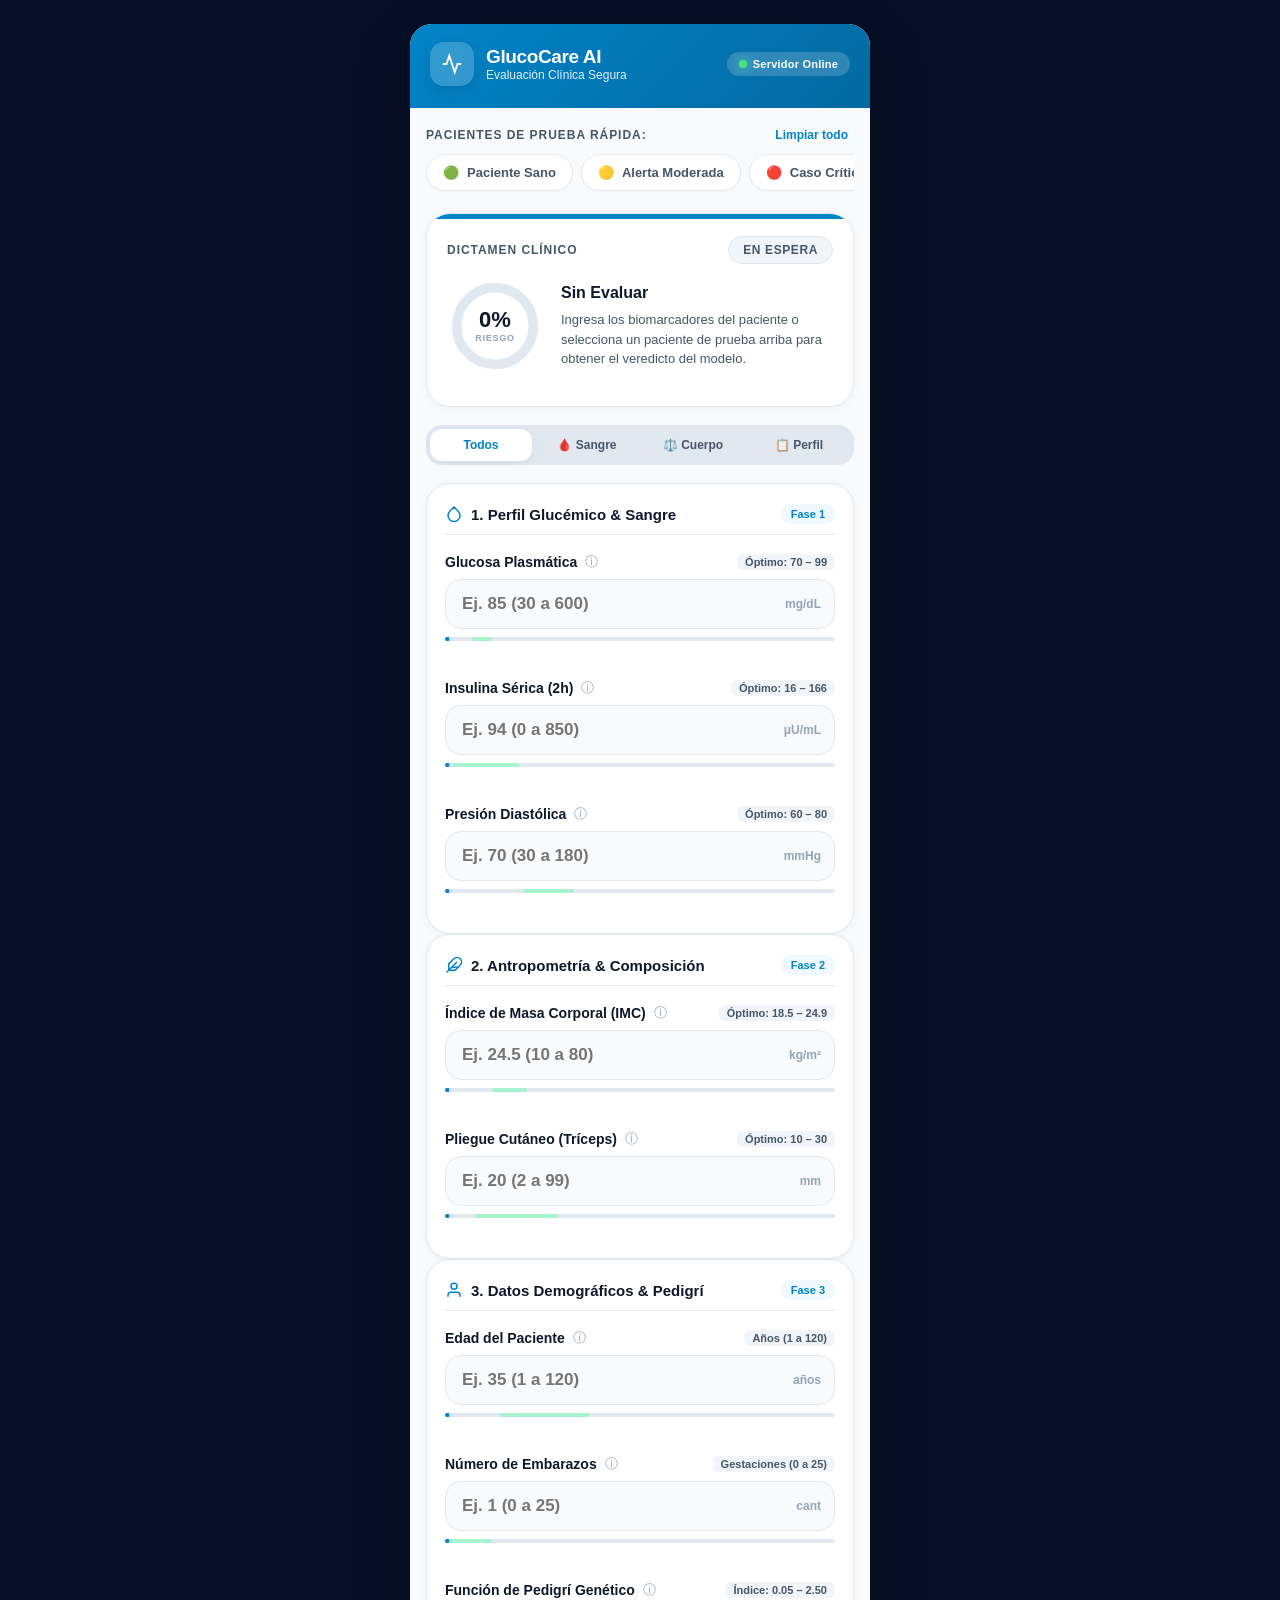
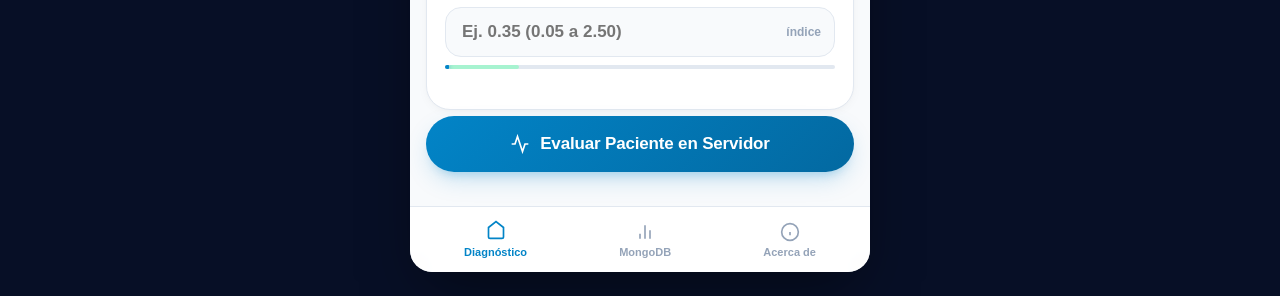
==== commit d5bd2267: "fix(ui): remover barra de estado simulada y marco de telefono para integracion nativa en celular" ====
--- a/index.html
+++ b/index.html
@@ -10,17 +10,8 @@
 </head>
 <body>
 
-  <!-- MARCO DE SMARTPHONE ERGONÓMICO -->
+  <!-- CONTENEDOR PRINCIPAL DE LA APLICACIÓN -->
   <main class="dispositivo-movil" role="main">
-
-    <!-- BARRA DE ESTADO DE SMARTPHONE -->
-    <header class="barra-estado-movil" aria-label="Estado del teléfono">
-      <span id="hora-actual" class="hora">09:41</span>
-      <div class="estado-iconos">
-        <svg width="15" height="15" viewBox="0 0 24 24" fill="none" stroke="currentColor" stroke-width="2"><path d="M5 12.55a11 11 0 0 1 14.08 0"></path><path d="M1.42 9a16 16 0 0 1 21.16 0"></path><path d="M8.53 16.11a6 6 0 0 1 6.95 0"></path><line x1="12" y1="20" x2="12.01" y2="20"></line></svg>
-        <svg width="16" height="16" viewBox="0 0 24 24" fill="none" stroke="currentColor" stroke-width="2"><rect x="2" y="7" width="16" height="10" rx="2" ry="2"></rect><line x1="22" y1="11" x2="22" y2="13"></line></svg>
-      </div>
-    </header>
 
     <!-- CABECERA APP MÉDICA -->
     <section class="cabecera-app">
@@ -126,7 +117,7 @@
               💡 Nivel de azúcar en sangre tras 2 horas de ayuno o prueba oral. Valores ≥ 126 mg/dL en ayunas o ≥ 200 mg/dL casual indican diabetes.
             </div>
             <div class="campo-input-caja">
-              <input class="campo-input" type="number" step="any" min="30" max="600" maxlength="3"
+              <input class="campo-input" type="number" inputmode="decimal" step="any" min="30" max="600" maxlength="3"
                      id="glucosa" name="glucosa" placeholder="Ej. 85 (30 a 600)" required>
               <span class="campo-unidad">mg/dL</span>
             </div>
@@ -150,7 +141,7 @@
               💡 Hormona pancreática que permite que la glucosa ingrese a las células. Niveles muy elevados reflejan resistencia a la insulina.
             </div>
             <div class="campo-input-caja">
-              <input class="campo-input" type="number" step="any" min="0" max="850" maxlength="3"
+              <input class="campo-input" type="number" inputmode="decimal" step="any" min="0" max="850" maxlength="3"
                      id="insulina" name="insulina" placeholder="Ej. 94 (0 a 850)" required>
               <span class="campo-unidad">μU/mL</span>
             </div>
@@ -174,7 +165,7 @@
               💡 Presión mínima en las arterias cuando el corazón descansa entre latidos. La hipertensión es un comórbido común de la diabetes.
             </div>
             <div class="campo-input-caja">
-              <input class="campo-input" type="number" step="any" min="30" max="180" maxlength="3"
+              <input class="campo-input" type="number" inputmode="decimal" step="any" min="30" max="180" maxlength="3"
                      id="presion_arterial" name="presion_arterial" placeholder="Ej. 70 (30 a 180)" required>
               <span class="campo-unidad">mmHg</span>
             </div>
@@ -209,7 +200,7 @@
               💡 Peso (kg) dividido por altura al cuadrado (m²). Sobrepeso &gt; 25, Obesidad &gt; 30 (principal factor de riesgo metabólico).
             </div>
             <div class="campo-input-caja">
-              <input class="campo-input" type="number" step="0.1" min="10" max="80" maxlength="5"
+              <input class="campo-input" type="number" inputmode="decimal" step="0.1" min="10" max="80" maxlength="5"
                      id="imc" name="imc" placeholder="Ej. 24.5 (10 a 80)" required>
               <span class="campo-unidad">kg/m²</span>
             </div>
@@ -233,7 +224,7 @@
               💡 Medición con plicómetro del pliegue de grasa bajo la piel del brazo. Indica distribución de grasa corporal subcutánea (rango: 2 a 99 mm).
             </div>
             <div class="campo-input-caja">
-              <input class="campo-input" type="number" step="any" min="2" max="99" maxlength="2"
+              <input class="campo-input" type="number" inputmode="decimal" step="any" min="2" max="99" maxlength="2"
                      id="grosor_piel" name="grosor_piel" placeholder="Ej. 20 (2 a 99)" required>
               <span class="campo-unidad">mm</span>
             </div>
@@ -268,7 +259,7 @@
               💡 La resistencia a la insulina suele aumentar con la edad, especialmente después de los 45 años.
             </div>
             <div class="campo-input-caja">
-              <input class="campo-input" type="number" step="1" min="1" max="120" maxlength="3"
+              <input class="campo-input" type="number" inputmode="numeric" step="1" min="1" max="120" maxlength="3"
                      id="edad" name="edad" placeholder="Ej. 35 (1 a 120)" required>
               <span class="campo-unidad">años</span>
             </div>
@@ -292,7 +283,7 @@
               💡 Número de embarazos previos. Múltiples gestaciones o historial de diabetes gestacional elevan el riesgo a largo plazo.
             </div>
             <div class="campo-input-caja">
-              <input class="campo-input" type="number" step="1" min="0" max="25" maxlength="2"
+              <input class="campo-input" type="number" inputmode="numeric" step="1" min="0" max="25" maxlength="2"
                      id="embarazos" name="embarazos" placeholder="Ej. 1 (0 a 25)" required>
               <span class="campo-unidad">cant</span>
             </div>
@@ -316,7 +307,7 @@
               💡 Puntuación que cuantifica la predisposición genética según la cercanía de familiares diagnosticados con diabetes (0.05 a 2.50).
             </div>
             <div class="campo-input-caja">
-              <input class="campo-input" type="number" step="0.01" min="0.05" max="2.50" maxlength="5"
+              <input class="campo-input" type="number" inputmode="decimal" step="0.01" min="0.05" max="2.50" maxlength="5"
                      id="pedigri_diabetes" name="pedigri_diabetes" placeholder="Ej. 0.35 (0.05 a 2.50)" required>
               <span class="campo-unidad">índice</span>
             </div>
--- a/static/css/mobile.css
+++ b/static/css/mobile.css
@@ -59,23 +59,32 @@
   -webkit-font-smoothing: antialiased;
 }
 
-/* MARCO DEL SMARTPHONE */
+/* CONTENEDOR PRINCIPAL DE LA APLICACIÓN */
 .dispositivo-movil {
   width: 100%;
-  max-width: 440px;
-  min-height: 920px;
+  max-width: 460px;
+  min-height: 100vh;
   background: var(--fondo-app);
-  border-radius: 46px;
-  box-shadow: 0 30px 80px -15px rgba(0, 0, 0, 0.75), 0 0 0 12px #1e293b;
-  overflow: hidden;
   display: flex;
   flex-direction: column;
   position: relative;
 }
 
-@media (max-width: 480px) {
+@media (min-width: 500px) {
+  body {
+    padding: 24px 0;
+  }
+  .dispositivo-movil {
+    border-radius: 22px;
+    box-shadow: 0 25px 60px -15px rgba(0, 0, 0, 0.5);
+    overflow: hidden;
+  }
+}
+
+@media (max-width: 499px) {
   body {
     padding: 0;
+    margin: 0;
     background-color: var(--fondo-app);
   }
   .dispositivo-movil {
@@ -86,29 +95,11 @@
   }
 }
 
-/* BARRA DE ESTADO SUPERIOR */
-.barra-estado-movil {
-  height: 44px;
-  padding: 0 26px;
-  display: flex;
-  justify-content: space-between;
-  align-items: center;
-  font-size: 13px;
-  font-weight: 600;
-  color: #fff;
-  background: #0f172a;
-}
-.estado-iconos {
-  display: flex;
-  align-items: center;
-  gap: 6px;
-}
-
 /* CABECERA PRINCIPAL */
 .cabecera-app {
   background: var(--azul-gradiente);
   color: #fff;
-  padding: 18px 20px 24px;
+  padding: calc(18px + env(safe-area-inset-top, 0px)) 20px 22px;
   display: flex;
   justify-content: space-between;
   align-items: center;
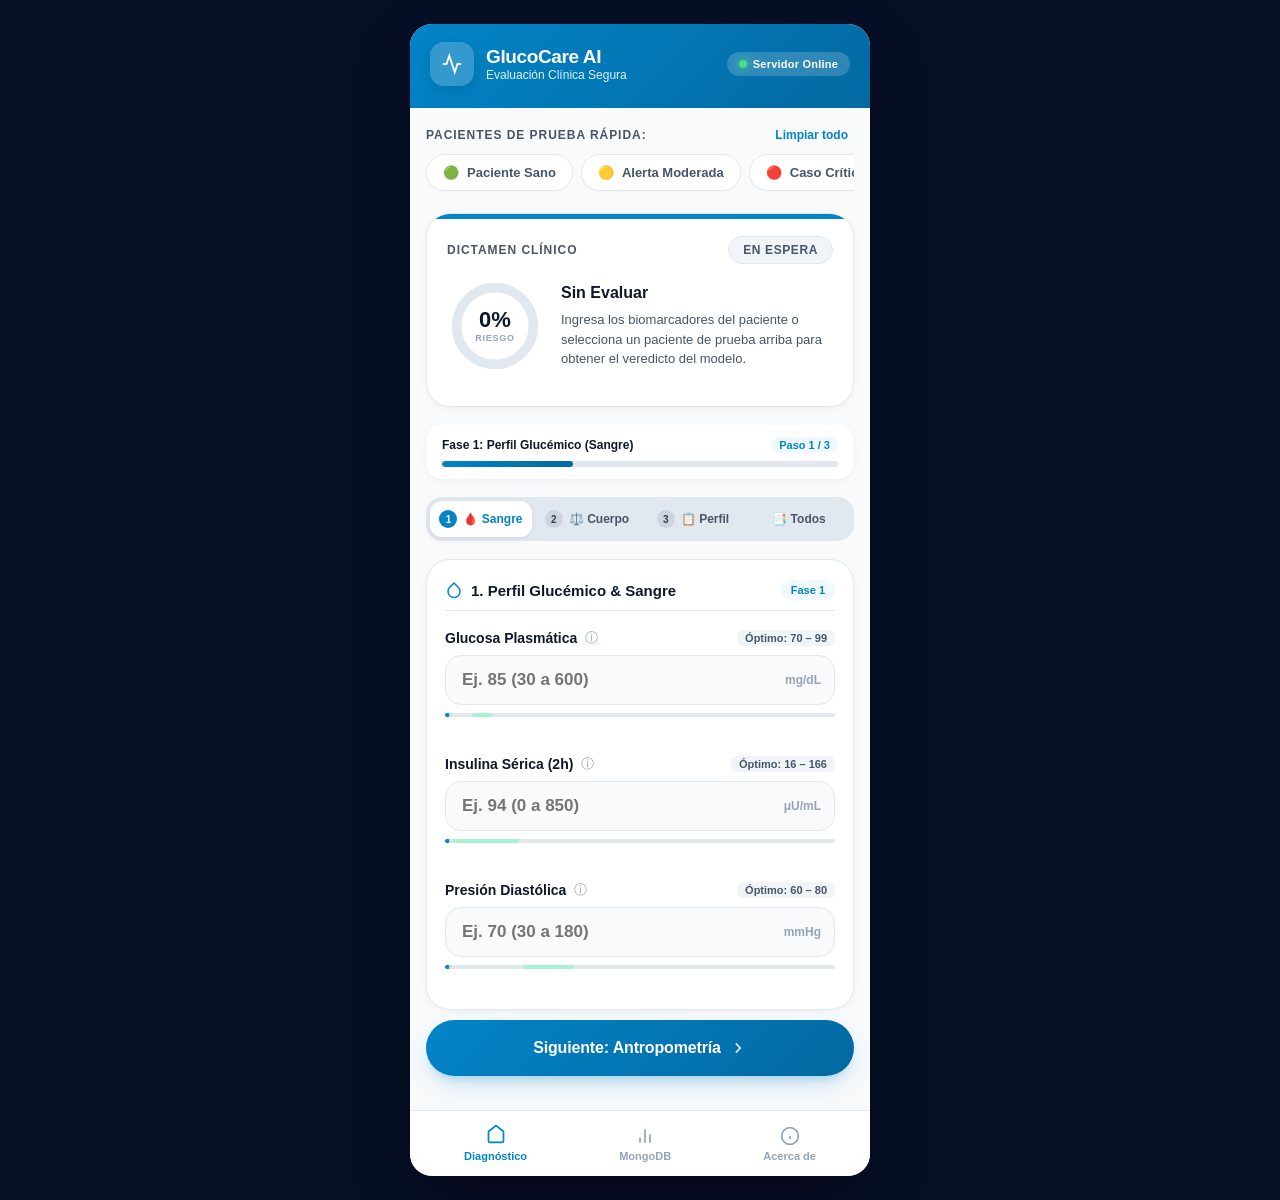
==== commit 8f66f10d: "feat(ux): implementar wizard guiado paso a paso con barra de progreso y navegacion contextual" ====
--- a/index.html
+++ b/index.html
@@ -3,7 +3,7 @@
 <head>
   <meta charset="utf-8">
   <meta name="viewport" content="width=device-width, initial-scale=1, maximum-scale=1, user-scalable=no, viewport-fit=cover">
-  <title>GlucoCare AI · Evaluación de Riesgo de Diabetes</title>
+  <title>GlucoCare · Evaluación de Riesgo de Diabetes</title>
   <meta name="description" content="Sistema móvil clínico para la predicción de diabetes basado en los pilares de la experiencia de usuario (UX).">
   <meta name="theme-color" content="#0f172a">
   <link rel="stylesheet" href="static/css/mobile.css">
@@ -83,12 +83,34 @@
         <div id="factores-lista" class="factores-lista" style="display: none;"></div>
       </section>
 
-      <!-- PILAR UX 3: SEGMENTED CONTROL / PESTAÑAS PARA ORGANIZAR LA INFORMACIÓN -->
+      <!-- WIZARD STEPPER ERGONÓMICO -->
+      <div class="stepper-modulo">
+        <div class="stepper-pasos-info">
+          <span id="stepper-texto-paso">Paso 1 de 3: Perfil Glucémico (Sangre)</span>
+          <span id="stepper-texto-pct">Paso 1 / 3</span>
+        </div>
+        <div class="stepper-barra-track" aria-hidden="true">
+          <div id="stepper-barra-progreso" class="stepper-barra-progreso" style="width: 33%;"></div>
+        </div>
+      </div>
+
+      <!-- PILAR UX: SEGMENTED STEPPER / FASES DE EVALUACIÓN -->
       <div class="control-pasos" role="tablist">
-        <button type="button" class="paso-tab activo" data-filtro="todos">Todos</button>
-        <button type="button" class="paso-tab" data-filtro="sangre">🩸 Sangre</button>
-        <button type="button" class="paso-tab" data-filtro="cuerpo">⚖️ Cuerpo</button>
-        <button type="button" class="paso-tab" data-filtro="perfil">📋 Perfil</button>
+        <button type="button" class="paso-tab activo" data-filtro="sangre" id="tab-sangre">
+          <span class="paso-num">1</span>
+          <span>🩸 Sangre</span>
+        </button>
+        <button type="button" class="paso-tab" data-filtro="cuerpo" id="tab-cuerpo">
+          <span class="paso-num">2</span>
+          <span>⚖️ Cuerpo</span>
+        </button>
+        <button type="button" class="paso-tab" data-filtro="perfil" id="tab-perfil">
+          <span class="paso-num">3</span>
+          <span>📋 Perfil</span>
+        </button>
+        <button type="button" class="paso-tab" data-filtro="todos" id="tab-todos" title="Ver todos los biomarcadores continuos">
+          <span>📑 Todos</span>
+        </button>
       </div>
 
       <!-- FORMULARIO CLÍNICO ERGONÓMICO -->
@@ -178,7 +200,7 @@
         </div>
 
         <!-- FASE 2: ANTROPOMETRÍA -->
-        <div class="card-grupo" data-categoria="cuerpo">
+        <div class="card-grupo" data-categoria="cuerpo" id="card-cuerpo" style="display: none;">
           <div class="card-grupo-cabecera">
             <div class="card-grupo-titulo">
               <svg width="18" height="18" viewBox="0 0 24 24" fill="none" stroke="currentColor" stroke-width="2"><path d="M20.24 12.24a6 6 0 0 0-8.49-8.49L5 10.5V19h8.5z"></path><line x1="16" y1="8" x2="2" y2="22"></line><line x1="17.5" y1="15" x2="9" y2="15"></line></svg>
@@ -237,7 +259,7 @@
         </div>
 
         <!-- FASE 3: HISTORIAL & DEMOGRAFÍA -->
-        <div class="card-grupo" data-categoria="perfil">
+        <div class="card-grupo" data-categoria="perfil" id="card-perfil" style="display: none;">
           <div class="card-grupo-cabecera">
             <div class="card-grupo-titulo">
               <svg width="18" height="18" viewBox="0 0 24 24" fill="none" stroke="currentColor" stroke-width="2"><path d="M20 21v-2a4 4 0 0 0-4-4H8a4 4 0 0 0-4 4v2"></path><circle cx="12" cy="7" r="4"></circle></svg>
@@ -319,11 +341,21 @@
           </div>
         </div>
 
-        <!-- PILAR UX: BOTÓN DE ACCIÓN EN LA ZONA DEL PULGAR -->
-        <div class="barra-accion-flotante">
-          <button id="btn-analizar" type="submit" class="btn-analizar-movil">
+        <!-- PILAR UX: BOTONES DE ACCIÓN EN LA ZONA DEL PULGAR (WIZARD STEPPER) -->
+        <div class="barra-accion-flotante" id="barra-accion-wizard">
+          <button type="button" id="btn-paso-anterior" class="btn-wizard-secundario" style="display: none;">
+            <svg width="18" height="18" viewBox="0 0 24 24" fill="none" stroke="currentColor" stroke-width="2"><polyline points="15 18 9 12 15 6"></polyline></svg>
+            <span>Anterior</span>
+          </button>
+          
+          <button type="button" id="btn-paso-siguiente" class="btn-analizar-movil btn-wizard-primario">
+            <span id="texto-btn-siguiente">Siguiente: Antropometría</span>
+            <svg width="18" height="18" viewBox="0 0 24 24" fill="none" stroke="currentColor" stroke-width="2"><polyline points="9 18 15 12 9 6"></polyline></svg>
+          </button>
+
+          <button id="btn-analizar" type="submit" class="btn-analizar-movil btn-wizard-primario" style="display: none;">
             <svg width="20" height="20" viewBox="0 0 24 24" fill="none" stroke="currentColor" stroke-width="2"><path d="M22 12h-4l-3 9L9 3l-3 9H2"></path></svg>
-            <span>Evaluar Paciente en Servidor</span>
+            <span id="texto-btn-analizar">Evaluar Diagnóstico Completo</span>
           </button>
         </div>
 
--- a/static/css/mobile.css
+++ b/static/css/mobile.css
@@ -392,6 +392,51 @@
   75% { transform: translateX(4px); }
 }
 
+/* WIZARD STEPPER ERGONÓMICO */
+.stepper-modulo {
+  display: flex;
+  flex-direction: column;
+  gap: 8px;
+  background: var(--fondo-tarjeta);
+  padding: 12px 16px;
+  border-radius: var(--radio-md);
+  box-shadow: var(--sombra-card);
+}
+.stepper-pasos-info {
+  display: flex;
+  justify-content: space-between;
+  align-items: center;
+  font-size: 12px;
+  font-weight: 700;
+  color: var(--texto-secundario);
+}
+#stepper-texto-paso {
+  color: var(--texto-principal);
+  font-weight: 700;
+}
+.stepper-texto-pct, #stepper-texto-pct {
+  color: var(--azul-medico);
+  background: var(--azul-suave);
+  padding: 2px 8px;
+  border-radius: var(--radio-pildora);
+  font-size: 11px;
+  font-weight: 800;
+}
+.stepper-barra-track {
+  width: 100%;
+  height: 6px;
+  background: #e2e8f0;
+  border-radius: 999px;
+  overflow: hidden;
+}
+.stepper-barra-progreso {
+  height: 100%;
+  width: 33%;
+  background: var(--azul-gradiente);
+  border-radius: 999px;
+  transition: width 0.35s cubic-bezier(0.16, 1, 0.3, 1);
+}
+
 /* PILAR UX: SEGMENTED CONTROL / TABS PARA REDUCIR FATIGA COGNITIVA */
 .control-pasos {
   display: flex;
@@ -420,6 +465,27 @@
   background: var(--fondo-tarjeta);
   color: var(--azul-medico);
   box-shadow: 0 2px 8px rgba(0,0,0,0.06);
+}
+.paso-num {
+  display: inline-flex;
+  align-items: center;
+  justify-content: center;
+  width: 18px;
+  height: 18px;
+  border-radius: 50%;
+  background: #cbd5e1;
+  color: #334155;
+  font-size: 10px;
+  font-weight: 800;
+  transition: all 0.2s ease;
+}
+.paso-tab.activo .paso-num {
+  background: var(--azul-medico);
+  color: #fff;
+}
+.paso-tab.completado .paso-num {
+  background: var(--verde-normal);
+  color: #fff;
 }
 
 /* TARJETAS DEL FORMULARIO CLINICO */
@@ -591,9 +657,41 @@
   line-height: 1.4;
 }
 
-/* PILAR UX: BOTON DE ACCIÓN PRINCIPAL EN LA ZONA DEL PULGAR */
+/* PILAR UX: BOTONES DE ACCIÓN EN LA ZONA DEL PULGAR (WIZARD STEPPER) */
 .barra-accion-flotante {
-  margin-top: 6px;
+  margin-top: 10px;
+  display: flex;
+  gap: 10px;
+  align-items: center;
+}
+.btn-wizard-secundario {
+  height: 56px;
+  padding: 0 18px;
+  border-radius: var(--radio-pildora);
+  background: var(--fondo-tarjeta);
+  border: 1.5px solid var(--borde-suave);
+  color: var(--texto-secundario);
+  font-size: 14px;
+  font-weight: 700;
+  display: inline-flex;
+  align-items: center;
+  justify-content: center;
+  gap: 6px;
+  cursor: pointer;
+  box-shadow: 0 2px 8px rgba(0, 0, 0, 0.04);
+  transition: all 0.2s cubic-bezier(0.16, 1, 0.3, 1);
+  white-space: nowrap;
+}
+.btn-wizard-secundario:hover {
+  background: #f1f5f9;
+  border-color: #cbd5e1;
+  color: var(--texto-principal);
+}
+.btn-wizard-secundario:active {
+  transform: scale(0.96);
+}
+.btn-wizard-primario {
+  flex: 1;
 }
 .btn-analizar-movil {
   width: 100%;
@@ -602,13 +700,13 @@
   background: var(--azul-gradiente);
   color: #fff;
   border: none;
-  font-size: 17px;
+  font-size: 16px;
   font-weight: 700;
   letter-spacing: -0.01em;
   display: flex;
   align-items: center;
   justify-content: center;
-  gap: 10px;
+  gap: 8px;
   box-shadow: var(--sombra-flotante);
   cursor: pointer;
   transition: all 0.25s cubic-bezier(0.16, 1, 0.3, 1);
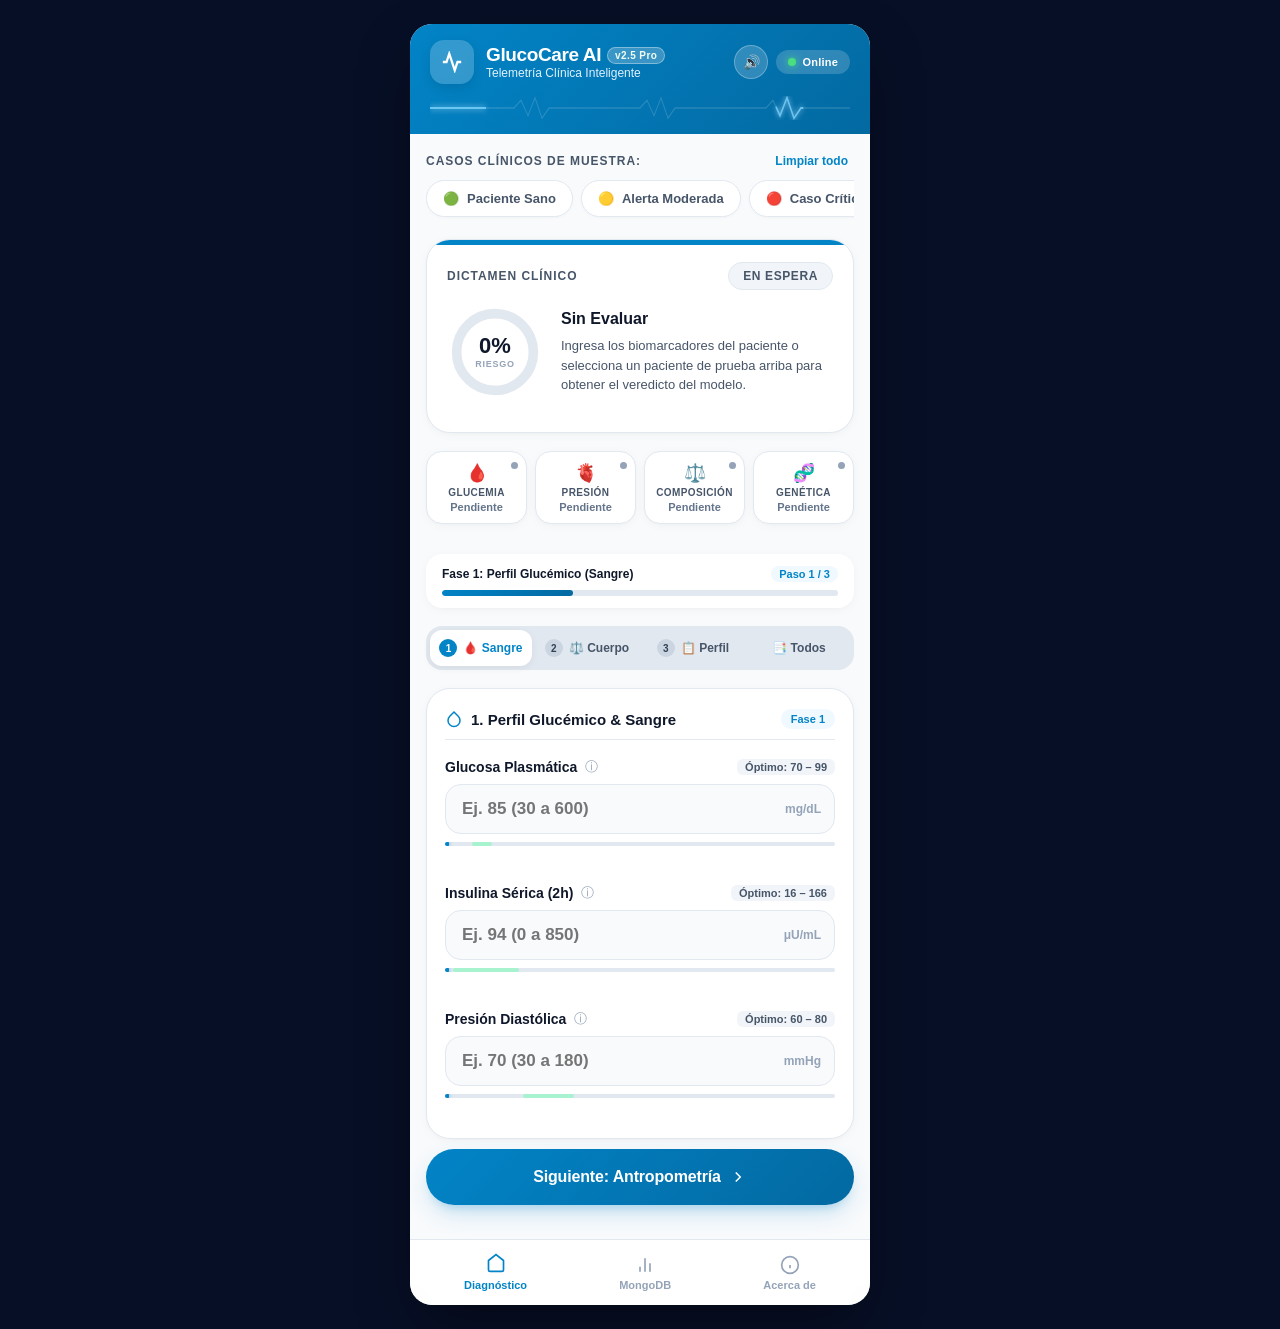
==== commit adf87f1d: "feat(experience): live ecg telemetry, AI laser scanning, organ metabolic matrix, haptic web audio an" ====
--- a/index.html
+++ b/index.html
@@ -13,20 +13,39 @@
   <!-- CONTENEDOR PRINCIPAL DE LA APLICACIÓN -->
   <main class="dispositivo-movil" role="main">
 
-    <!-- CABECERA APP MÉDICA -->
+    <!-- CABECERA APP MÉDICA CON TELEMETRÍA ECG EN VIVO -->
     <section class="cabecera-app">
-      <div class="perfil-app">
-        <div class="app-avatar" aria-hidden="true">
-          <svg width="22" height="22" viewBox="0 0 24 24" fill="none" stroke="currentColor" stroke-width="2"><path d="M22 12h-4l-3 9L9 3l-3 9H2"></path></svg>
-        </div>
-        <div class="app-titulos">
-          <h1>GlucoCare AI</h1>
-          <p>Evaluación Clínica Segura</p>
-        </div>
-      </div>
-      <div class="indicador-conexion" title="Estado de conectividad del modelo">
-        <span class="punto-verde" aria-hidden="true"></span>
-        <span id="texto-conexion">Servidor Online</span>
+      <div class="cabecera-fila-principal">
+        <div class="perfil-app">
+          <div class="app-avatar" aria-hidden="true">
+            <svg class="pulso-avatar" width="22" height="22" viewBox="0 0 24 24" fill="none" stroke="currentColor" stroke-width="2.5"><path d="M22 12h-4l-3 9L9 3l-3 9H2"></path></svg>
+          </div>
+          <div class="app-titulos">
+            <div class="app-titulos-fila">
+              <h1>GlucoCare AI</h1>
+              <span class="badge-version">v2.5 Pro</span>
+            </div>
+            <p>Telemetría Clínica Inteligente</p>
+          </div>
+        </div>
+        
+        <div class="cabecera-controles">
+          <button type="button" id="btn-toggle-sonido" class="btn-icono-cabecera" title="Activar/Silenciar sonido háptico" aria-label="Audio háptico">
+            <span id="icono-sonido">🔊</span>
+          </button>
+          <div class="indicador-conexion" title="Estado de conectividad del modelo">
+            <span class="punto-verde" aria-hidden="true"></span>
+            <span id="texto-conexion">Online</span>
+          </div>
+        </div>
+      </div>
+
+      <!-- LÍNEA DE ELECTROCARDIOGRAMA (ECG) EN TIEMPO REAL -->
+      <div class="ecg-onda-wrapper" aria-hidden="true">
+        <svg class="ecg-svg" viewBox="0 0 600 28" preserveAspectRatio="none">
+          <path class="ecg-trazo-fondo" d="M0,14 L120,14 L130,5 L140,23 L150,2 L160,26 L170,14 L300,14 L310,5 L320,23 L330,2 L340,26 L350,14 L480,14 L490,5 L500,23 L510,2 L520,26 L530,14 L600,14"></path>
+          <path class="ecg-trazo-luz" d="M0,14 L120,14 L130,5 L140,23 L150,2 L160,26 L170,14 L300,14 L310,5 L320,23 L330,2 L340,26 L350,14 L480,14 L490,5 L500,23 L510,2 L520,26 L530,14 L600,14"></path>
+        </svg>
       </div>
     </section>
 
@@ -36,7 +55,7 @@
       <!-- PILAR UX 1: SELECCIÓN RÁPIDA DE PACIENTES (REDUCCIÓN DE CARGA COGNITIVA) -->
       <section class="modulo-chips" aria-label="Muestras rápidas">
         <div class="etiqueta-fila-chips">
-          <span class="etiqueta-seccion">Pacientes de prueba rápida:</span>
+          <span class="etiqueta-seccion">Casos Clínicos de Muestra:</span>
           <button type="button" id="btn-limpiar-campos" class="btn-limpiar-texto">Limpiar todo</button>
         </div>
         <div class="lista-chips">
@@ -65,8 +84,8 @@
         <div class="medidor-fila">
           <div class="medidor-svg-wrapper">
             <svg class="medidor-svg" viewBox="0 0 90 90" aria-hidden="true">
-              <circle class="medidor-fondo" cx="45" cy="45" r="36"></circle>
-              <circle id="medidor-progreso" class="medidor-progreso" cx="45" cy="45" r="36"></circle>
+              <circle class="medidor-fondo" cx="45" cy="45" r="36" fill="none" stroke-width="8"></circle>
+              <circle id="medidor-progreso" class="medidor-progreso" cx="45" cy="45" r="36" fill="none" stroke-width="8"></circle>
             </svg>
             <div class="medidor-texto-centro">
               <span id="cifra-porcentaje-num" class="cifra-porcentaje">0%</span>
@@ -81,6 +100,50 @@
         </div>
 
         <div id="factores-lista" class="factores-lista" style="display: none;"></div>
+
+        <!-- ACCIONES RÁPIDAS DEL DICTAMEN -->
+        <div id="diag-acciones-resultado" class="diag-acciones-resultado" style="display: none;">
+          <button type="button" id="btn-exportar-ficha" class="btn-exportar-ficha">
+            <svg width="16" height="16" viewBox="0 0 24 24" fill="none" stroke="currentColor" stroke-width="2"><path d="M14 2H6a2 2 0 0 0-2 2v16a2 2 0 0 0 2 2h12a2 2 0 0 0 2-2V8z"></path><polyline points="14 2 14 8 20 8"></polyline><line x1="16" y1="13" x2="8" y2="13"></line><line x1="16" y1="17" x2="8" y2="17"></line><polyline points="10 9 9 9 8 9"></polyline></svg>
+            <span>Generar Ficha Médica Oficial</span>
+          </button>
+        </div>
+      </section>
+
+      <!-- PILAR EXPERIENCIAL: MATRIZ DE TELEMETRÍA METABÓLICA EN TIEMPO REAL -->
+      <section class="matriz-telemetria" aria-label="Matriz metabólica">
+        <div class="telemetria-nodo" id="nodo-glucosa">
+          <div class="nodo-header">
+            <span class="nodo-icono">🩸</span>
+            <span class="nodo-pulso" id="pulso-nodo-glucosa"></span>
+          </div>
+          <span class="nodo-label">Glucemia</span>
+          <span class="nodo-estado" id="estado-nodo-glucosa">Pendiente</span>
+        </div>
+        <div class="telemetria-nodo" id="nodo-presion">
+          <div class="nodo-header">
+            <span class="nodo-icono">🫀</span>
+            <span class="nodo-pulso" id="pulso-nodo-presion"></span>
+          </div>
+          <span class="nodo-label">Presión</span>
+          <span class="nodo-estado" id="estado-nodo-presion">Pendiente</span>
+        </div>
+        <div class="telemetria-nodo" id="nodo-imc">
+          <div class="nodo-header">
+            <span class="nodo-icono">⚖️</span>
+            <span class="nodo-pulso" id="pulso-nodo-imc"></span>
+          </div>
+          <span class="nodo-label">Composición</span>
+          <span class="nodo-estado" id="estado-nodo-imc">Pendiente</span>
+        </div>
+        <div class="telemetria-nodo" id="nodo-genetica">
+          <div class="nodo-header">
+            <span class="nodo-icono">🧬</span>
+            <span class="nodo-pulso" id="pulso-nodo-genetica"></span>
+          </div>
+          <span class="nodo-label">Genética</span>
+          <span class="nodo-estado" id="estado-nodo-genetica">Pendiente</span>
+        </div>
       </section>
 
       <!-- WIZARD STEPPER ERGONÓMICO -->
@@ -389,6 +452,21 @@
       </div>
     </div>
 
+    <!-- OVERLAY DE ESCANEO CLÍNICO CON EFECTO LÁSER -->
+    <div id="overlay-escaneo-clinico" class="overlay-escaneo" style="display: none;" aria-hidden="true">
+      <div class="escaneo-tarjeta">
+        <div class="haz-laser"></div>
+        <div class="escaneo-avatar">
+          <svg class="pulso-avatar" width="34" height="34" viewBox="0 0 24 24" fill="none" stroke="currentColor" stroke-width="2.5"><path d="M22 12h-4l-3 9L9 3l-3 9H2"></path></svg>
+        </div>
+        <h3 id="escaneo-texto-fase">Telemetría Clínica en Curso...</h3>
+        <p id="escaneo-subtexto">Procesando biomarcadores con ensamble Random Forest (120 árboles)</p>
+        <div class="escaneo-barra-wrapper">
+          <div id="escaneo-barra-fill" class="escaneo-barra-fill"></div>
+        </div>
+      </div>
+    </div>
+
   </main>
 
   <script src="static/js/modelo_diabetes_exportado.js"></script>
--- a/static/css/mobile.css
+++ b/static/css/mobile.css
@@ -95,15 +95,22 @@
   }
 }
 
-/* CABECERA PRINCIPAL */
+/* CABECERA PRINCIPAL CON TELEMETRÍA ECG */
 .cabecera-app {
   background: var(--azul-gradiente);
   color: #fff;
-  padding: calc(18px + env(safe-area-inset-top, 0px)) 20px 22px;
+  padding: calc(16px + env(safe-area-inset-top, 0px)) 20px 14px;
+  display: flex;
+  flex-direction: column;
+  gap: 12px;
+  position: relative;
+  overflow: hidden;
+}
+.cabecera-fila-principal {
   display: flex;
   justify-content: space-between;
   align-items: center;
-  position: relative;
+  width: 100%;
 }
 .perfil-app {
   display: flex;
@@ -121,15 +128,61 @@
   color: #fff;
   box-shadow: 0 4px 12px rgba(0, 0, 0, 0.1);
 }
+.pulso-avatar {
+  animation: pulsoCardiaco 2s ease-in-out infinite;
+}
+@keyframes pulsoCardiaco {
+  0%, 100% { transform: scale(1); }
+  15% { transform: scale(1.18); }
+  30% { transform: scale(1); }
+  45% { transform: scale(1.12); }
+  60% { transform: scale(1); }
+}
+
+.app-titulos-fila {
+  display: flex;
+  align-items: center;
+  gap: 6px;
+}
 .app-titulos h1 {
   font-size: 19px;
   font-weight: 700;
   letter-spacing: -0.02em;
+}
+.badge-version {
+  font-size: 10px;
+  font-weight: 800;
+  padding: 2px 7px;
+  border-radius: var(--radio-pildora);
+  background: rgba(255, 255, 255, 0.22);
+  border: 1px solid rgba(255, 255, 255, 0.35);
+  letter-spacing: 0.04em;
+  color: #f0fdf4;
 }
 .app-titulos p {
   font-size: 12px;
   color: #e0f2fe;
   font-weight: 500;
+}
+.cabecera-controles {
+  display: flex;
+  align-items: center;
+  gap: 8px;
+}
+.btn-icono-cabecera {
+  width: 34px;
+  height: 34px;
+  border-radius: 50%;
+  background: rgba(255, 255, 255, 0.18);
+  border: 1px solid rgba(255, 255, 255, 0.28);
+  display: grid;
+  place-items: center;
+  cursor: pointer;
+  font-size: 14px;
+  transition: all 0.2s ease;
+}
+.btn-icono-cabecera:active {
+  transform: scale(0.9);
 }
 .indicador-conexion {
   display: inline-flex;
@@ -149,6 +202,36 @@
   background: #4ade80;
   border-radius: 50%;
   box-shadow: 0 0 8px #4ade80;
+}
+
+/* LÍNEA ECG EN VIVO */
+.ecg-onda-wrapper {
+  width: 100%;
+  height: 24px;
+  overflow: hidden;
+  position: relative;
+  opacity: 0.85;
+}
+.ecg-svg {
+  width: 100%;
+  height: 100%;
+}
+.ecg-trazo-fondo {
+  stroke: rgba(255, 255, 255, 0.18);
+  stroke-width: 1.5;
+  fill: none;
+}
+.ecg-trazo-luz {
+  stroke: #7dd3fc;
+  stroke-width: 2.2;
+  fill: none;
+  stroke-dasharray: 80 520;
+  stroke-dashoffset: 600;
+  animation: trazarEcg 2.6s linear infinite;
+  filter: drop-shadow(0 0 4px #bae6fd);
+}
+@keyframes trazarEcg {
+  to { stroke-dashoffset: 0; }
 }
 
 /* CONTENEDOR CON SCROLL SUAVE */
@@ -370,6 +453,124 @@
   align-items: center;
   gap: 8px;
   font-weight: 500;
+}
+
+/* ACCIONES RÁPIDAS DEL DICTAMEN */
+.diag-acciones-resultado {
+  margin-top: 14px;
+}
+.btn-exportar-ficha {
+  width: 100%;
+  padding: 11px 16px;
+  background: var(--azul-suave);
+  border: 1.5px dashed var(--azul-borde);
+  border-radius: var(--radio-sm);
+  color: var(--azul-medico);
+  font-size: 13px;
+  font-weight: 700;
+  display: flex;
+  align-items: center;
+  justify-content: center;
+  gap: 8px;
+  cursor: pointer;
+  transition: all 0.2s ease;
+}
+.btn-exportar-ficha:hover {
+  background: #e0f2fe;
+  border-color: var(--azul-medico);
+}
+.btn-exportar-ficha:active {
+  transform: scale(0.97);
+}
+
+/* MATRIZ DE TELEMETRÍA METABÓLICA EN TIEMPO REAL */
+.matriz-telemetria {
+  display: grid;
+  grid-template-columns: repeat(4, 1fr);
+  gap: 8px;
+  margin-bottom: 12px;
+}
+.telemetria-nodo {
+  background: var(--fondo-tarjeta);
+  border: 1.5px solid var(--borde-suave);
+  border-radius: var(--radio-md);
+  padding: 10px 4px;
+  display: flex;
+  flex-direction: column;
+  align-items: center;
+  text-align: center;
+  gap: 3px;
+  box-shadow: var(--sombra-card);
+  transition: all 0.3s cubic-bezier(0.16, 1, 0.3, 1);
+}
+.nodo-header {
+  display: flex;
+  align-items: center;
+  justify-content: center;
+  position: relative;
+  width: 100%;
+}
+.nodo-icono {
+  font-size: 18px;
+}
+.nodo-pulso {
+  width: 7px;
+  height: 7px;
+  border-radius: 50%;
+  background: #94a3b8;
+  position: absolute;
+  right: 4px;
+  top: 0;
+  transition: all 0.3s ease;
+}
+.nodo-label {
+  font-size: 10px;
+  font-weight: 700;
+  text-transform: uppercase;
+  color: var(--texto-secundario);
+  letter-spacing: 0.04em;
+}
+.nodo-estado {
+  font-size: 11px;
+  font-weight: 800;
+  color: #64748b;
+  transition: color 0.3s ease;
+}
+
+.telemetria-nodo.nodo-optimo {
+  border-color: #a7f3d0;
+  background: #f0fdf4;
+}
+.telemetria-nodo.nodo-optimo .nodo-estado {
+  color: #15803d;
+}
+.telemetria-nodo.nodo-optimo .nodo-pulso {
+  background: #22c55e;
+  box-shadow: 0 0 6px #22c55e;
+}
+
+.telemetria-nodo.nodo-alerta {
+  border-color: #fde68a;
+  background: #fffbeb;
+}
+.telemetria-nodo.nodo-alerta .nodo-estado {
+  color: #b45309;
+}
+.telemetria-nodo.nodo-alerta .nodo-pulso {
+  background: #f59e0b;
+  box-shadow: 0 0 6px #f59e0b;
+}
+
+.telemetria-nodo.nodo-riesgo {
+  border-color: #fecaca;
+  background: #fef2f2;
+}
+.telemetria-nodo.nodo-riesgo .nodo-estado {
+  color: #b91c1c;
+}
+.telemetria-nodo.nodo-riesgo .nodo-pulso {
+  background: #ef4444;
+  box-shadow: 0 0 6px #ef4444;
 }
 
 /* BANNER DE ALERTA DEFENSIVA */
@@ -818,3 +1019,154 @@
   place-items: center;
   color: var(--texto-secundario);
 }
+
+/* OVERLAY DE ESCANEO LÁSER CLÍNICO */
+.overlay-escaneo {
+  position: fixed;
+  inset: 0;
+  background: rgba(15, 23, 42, 0.78);
+  backdrop-filter: blur(14px);
+  -webkit-backdrop-filter: blur(14px);
+  z-index: 1000;
+  display: flex;
+  align-items: center;
+  justify-content: center;
+  padding: 20px;
+  animation: fadeInOverlay 0.25s ease-out;
+}
+@keyframes fadeInOverlay {
+  from { opacity: 0; }
+  to { opacity: 1; }
+}
+.escaneo-tarjeta {
+  background: #0f172a;
+  border: 1px solid rgba(56, 189, 248, 0.4);
+  border-radius: 26px;
+  padding: 30px 22px;
+  width: 100%;
+  max-width: 320px;
+  text-align: center;
+  color: #fff;
+  position: relative;
+  overflow: hidden;
+  box-shadow: 0 30px 70px -15px rgba(0, 0, 0, 0.9), 0 0 30px rgba(2, 132, 199, 0.35);
+}
+.haz-laser {
+  position: absolute;
+  left: 0;
+  right: 0;
+  height: 3px;
+  background: linear-gradient(90deg, transparent, #38bdf8, #00f2fe, transparent);
+  box-shadow: 0 0 16px #38bdf8;
+  animation: barridoLaser 1.2s ease-in-out infinite alternate;
+}
+@keyframes barridoLaser {
+  0% { top: 0%; }
+  100% { top: 100%; }
+}
+.escaneo-avatar {
+  width: 60px;
+  height: 60px;
+  border-radius: 20px;
+  background: rgba(56, 189, 248, 0.15);
+  border: 1px solid rgba(56, 189, 248, 0.35);
+  display: grid;
+  place-items: center;
+  margin: 0 auto 16px;
+  color: #38bdf8;
+}
+.escaneo-tarjeta h3 {
+  font-size: 17px;
+  font-weight: 700;
+  margin-bottom: 6px;
+  letter-spacing: -0.01em;
+}
+.escaneo-tarjeta p {
+  font-size: 12px;
+  color: #94a3b8;
+  line-height: 1.5;
+}
+.escaneo-barra-wrapper {
+  width: 100%;
+  height: 6px;
+  background: rgba(255, 255, 255, 0.1);
+  border-radius: 999px;
+  overflow: hidden;
+  margin-top: 16px;
+}
+.escaneo-barra-fill {
+  height: 100%;
+  width: 0%;
+  background: linear-gradient(90deg, #0284c7, #38bdf8);
+  border-radius: 999px;
+  transition: width 0.65s cubic-bezier(0.16, 1, 0.3, 1);
+}
+
+/* ESTILOS DE FICHA MÉDICA IMPRIMIBLE */
+.ficha-clinica-imprimible {
+  display: flex;
+  flex-direction: column;
+  gap: 12px;
+  color: var(--texto-principal);
+}
+.ficha-encabezado {
+  border-bottom: 2px solid #0284c7;
+  padding-bottom: 8px;
+  display: flex;
+  justify-content: space-between;
+  align-items: flex-end;
+}
+.ficha-titulo h3 {
+  font-size: 16px;
+  font-weight: 800;
+  color: #0369a1;
+}
+.ficha-titulo span {
+  font-size: 11px;
+  color: #64748b;
+}
+.ficha-tabla-grid {
+  display: grid;
+  grid-template-columns: 1fr 1fr;
+  gap: 8px;
+  margin: 8px 0;
+}
+.ficha-dato-item {
+  background: #f8fafc;
+  border: 1px solid #e2e8f0;
+  border-radius: 10px;
+  padding: 8px 10px;
+}
+.ficha-dato-label {
+  font-size: 10px;
+  text-transform: uppercase;
+  color: #64748b;
+  font-weight: 700;
+  display: block;
+}
+.ficha-dato-valor {
+  font-size: 13px;
+  font-weight: 800;
+  color: #0f172a;
+}
+.ficha-dictamen-box {
+  padding: 12px;
+  border-radius: 12px;
+  font-size: 13px;
+  line-height: 1.5;
+}
+.btn-imprimir-ficha {
+  background: var(--azul-gradiente);
+  color: #fff;
+  border: none;
+  padding: 12px;
+  border-radius: 12px;
+  font-weight: 700;
+  font-size: 14px;
+  cursor: pointer;
+  margin-top: 8px;
+  display: flex;
+  align-items: center;
+  justify-content: center;
+  gap: 8px;
+}
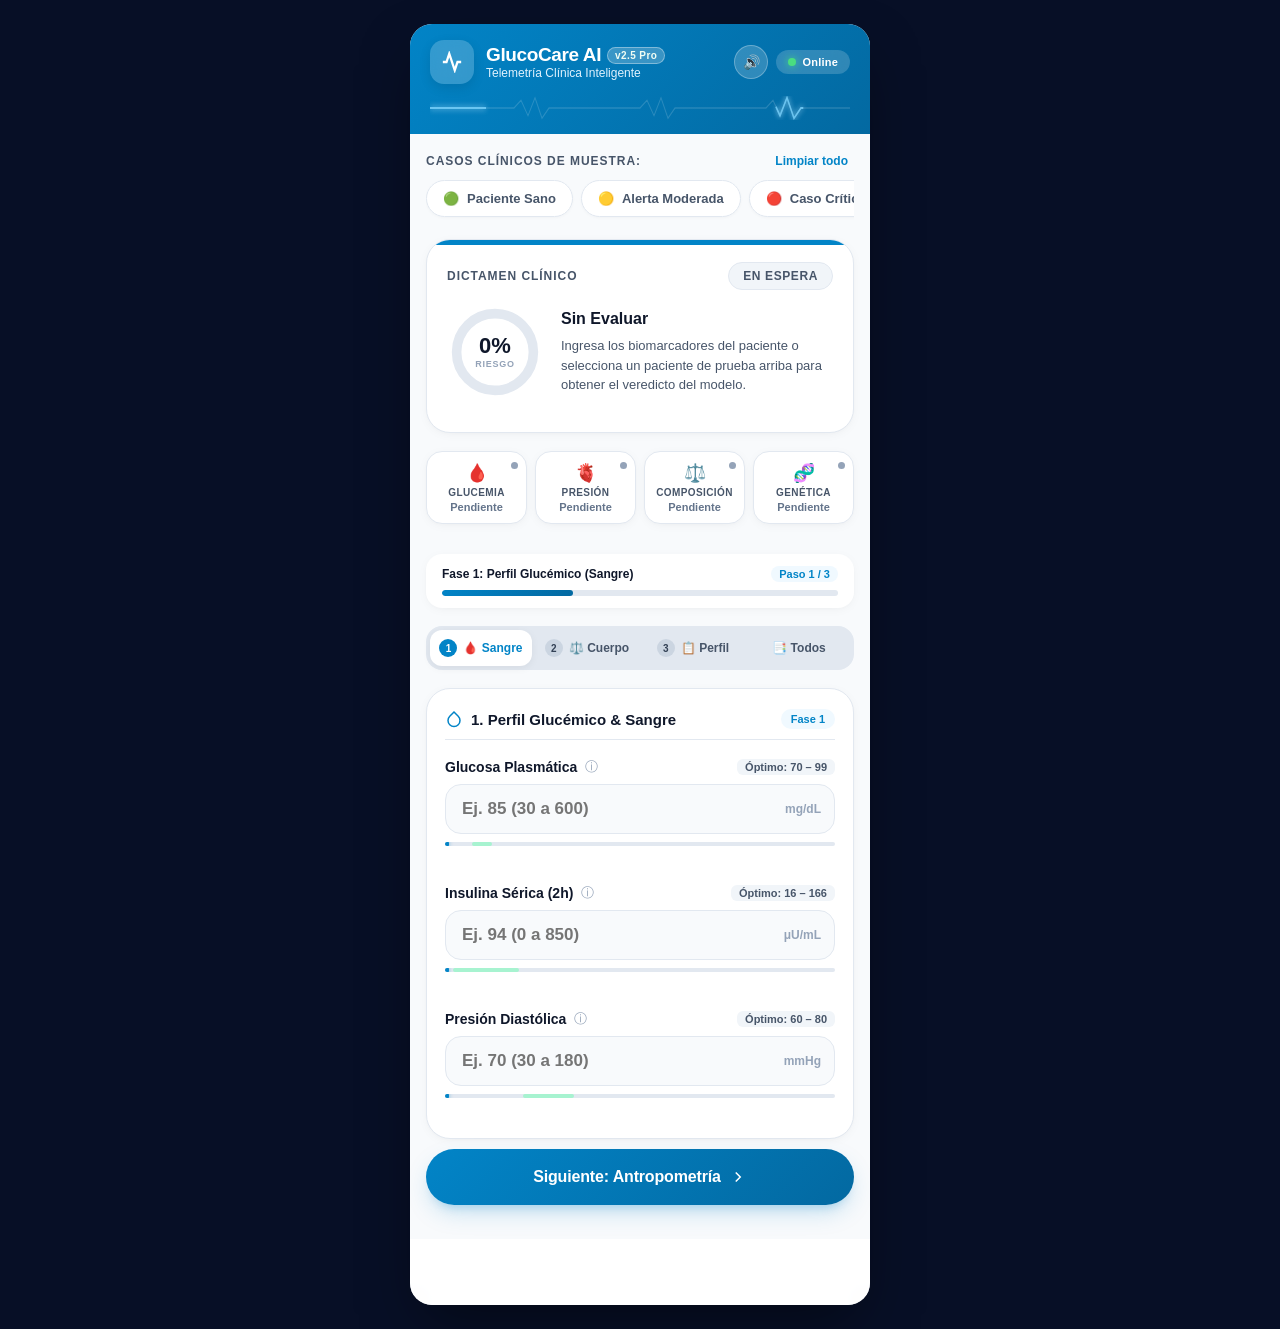
==== commit 7011c84e: "feat(demographics): biological sex selector and optional pregnancies for male and female patients" ====
--- a/index.html
+++ b/index.html
@@ -355,26 +355,45 @@
             <span class="error-msg-campo" id="err-edad"></span>
           </div>
 
-          <!-- Embarazos -->
-          <div class="campo-movil">
-            <div class="campo-fila-top">
-              <div class="campo-label-con-info">
-                <label class="campo-label" for="embarazos">Número de Embarazos</label>
+          <!-- Sexo Biológico (Mujer / Hombre) -->
+          <div class="campo-movil">
+            <div class="campo-fila-top">
+              <span class="campo-label">Sexo Biológico</span>
+              <span class="campo-rango-badge" id="badge-sexo">Opcional</span>
+            </div>
+            <div class="selector-sexo-chips" role="radiogroup" aria-label="Sexo Biológico">
+              <button type="button" class="chip-sexo activo" id="btn-sexo-femenino" data-sexo="femenino">
+                <span>👩</span> <span>Mujer</span>
+              </button>
+              <button type="button" class="chip-sexo" id="btn-sexo-masculino" data-sexo="masculino">
+                <span>👨</span> <span>Hombre</span>
+              </button>
+            </div>
+          </div>
+
+          <!-- Embarazos (Opcional) -->
+          <div class="campo-movil" id="contenedor-campo-embarazos">
+            <div class="campo-fila-top">
+              <div class="campo-label-con-info">
+                <label class="campo-label" for="embarazos">Número de Embarazos <span style="font-weight: 500; font-size: 11px; color: var(--azul-medico);">(Opcional)</span></label>
                 <button type="button" class="btn-info-tooltip" data-campo="embarazos" aria-label="Información de embarazos">ⓘ</button>
               </div>
-              <span class="campo-rango-badge">Gestaciones (0 a 25)</span>
+              <span class="campo-rango-badge" id="badge-embarazos">0 a 25 gestaciones</span>
             </div>
             <div class="caja-explicacion" id="exp-embarazos">
-              💡 Número de embarazos previos. Múltiples gestaciones o historial de diabetes gestacional elevan el riesgo a largo plazo.
+              💡 Opcional: Para pacientes masculinos o mujeres sin gestaciones previas, puedes dejarlo vacío o en 0. Múltiples gestaciones o historial de diabetes gestacional elevan el riesgo a largo plazo.
             </div>
             <div class="campo-input-caja">
               <input class="campo-input" type="number" inputmode="numeric" step="1" min="0" max="25" maxlength="2"
-                     id="embarazos" name="embarazos" placeholder="Ej. 1 (0 a 25)" required>
+                     id="embarazos" name="embarazos" placeholder="0 (Opcional)">
               <span class="campo-unidad">cant</span>
             </div>
             <div class="mini-rango-track">
               <div class="mini-rango-zona-saludable" style="left: 0%; width: 12%;"></div>
               <div class="mini-rango-marcador" id="marcador-embarazos" style="left: 0%;"></div>
+            </div>
+            <div id="aviso-embarazos-hombre" style="display: none; font-size: 11px; color: #0284c7; background: #f0f9ff; border: 1px solid #bae6fd; padding: 6px 10px; border-radius: 8px; margin-top: 6px;">
+              ℹ️ Paciente masculino: gestaciones fijadas en 0 biológicamente.
             </div>
             <span class="error-msg-campo" id="err-embarazos"></span>
           </div>
--- a/static/css/mobile.css
+++ b/static/css/mobile.css
@@ -310,6 +310,40 @@
   box-shadow: 0 4px 12px rgba(2, 132, 199, 0.15);
 }
 
+/* SELECTOR DE SEXO BIOLÓGICO */
+.selector-sexo-chips {
+  display: grid;
+  grid-template-columns: 1fr 1fr;
+  gap: 10px;
+  margin-top: 6px;
+}
+.chip-sexo {
+  background: var(--fondo-tarjeta);
+  border: 1.5px solid var(--borde-suave);
+  border-radius: var(--radio-pildora);
+  padding: 10px 14px;
+  font-size: 13px;
+  font-weight: 700;
+  color: var(--texto-secundario);
+  display: flex;
+  align-items: center;
+  justify-content: center;
+  gap: 8px;
+  cursor: pointer;
+  transition: all 0.2s cubic-bezier(0.16, 1, 0.3, 1);
+  box-shadow: 0 1px 3px rgba(0,0,0,0.02);
+}
+.chip-sexo:hover {
+  border-color: var(--azul-medico);
+  color: var(--azul-medico);
+}
+.chip-sexo.activo {
+  border-color: var(--azul-medico);
+  background: var(--azul-suave);
+  color: var(--azul-medico);
+  box-shadow: 0 4px 12px rgba(2, 132, 199, 0.15);
+}
+
 /* PILAR UX: REPORTE CLÍNICO HERO CON MEDIDOR VISUAL */
 .tarjeta-diagnostico {
   background: var(--fondo-tarjeta);
@@ -1102,71 +1136,492 @@
   transition: width 0.65s cubic-bezier(0.16, 1, 0.3, 1);
 }
 
-/* ESTILOS DE FICHA MÉDICA IMPRIMIBLE */
+/* ==============================================================
+   ESTILOS DE FICHA MÉDICA OFICIAL HOSPITALARIA & IMPRESIÓN
+   ============================================================== */
+
 .ficha-clinica-imprimible {
   display: flex;
   flex-direction: column;
+  gap: 14px;
+  color: #0f172a;
+  background: #ffffff;
+  padding: 4px;
+  font-family: -apple-system, BlinkMacSystemFont, "Segoe UI", Roboto, Helvetica, Arial, sans-serif;
+}
+
+/* 1. Membrete institucional */
+.doc-membrete {
+  display: flex;
+  justify-content: space-between;
+  align-items: center;
+  border-bottom: 2.5px solid #0284c7;
+  padding-bottom: 12px;
   gap: 12px;
-  color: var(--texto-principal);
-}
-.ficha-encabezado {
-  border-bottom: 2px solid #0284c7;
-  padding-bottom: 8px;
-  display: flex;
-  justify-content: space-between;
-  align-items: flex-end;
-}
-.ficha-titulo h3 {
-  font-size: 16px;
+}
+.doc-logo-instituto {
+  display: flex;
+  align-items: center;
+  gap: 12px;
+}
+.cruz-medica-svg {
+  color: #0284c7;
+  flex-shrink: 0;
+}
+.doc-instituto-texto h2 {
+  font-size: 14px;
   font-weight: 800;
-  color: #0369a1;
-}
-.ficha-titulo span {
+  color: #0f172a;
+  letter-spacing: -0.01em;
+  margin: 0;
+  line-height: 1.25;
+}
+.doc-instituto-texto h3 {
   font-size: 11px;
+  font-weight: 600;
+  color: #0284c7;
+  margin: 2px 0 0;
+}
+.doc-instituto-texto p {
+  font-size: 10px;
   color: #64748b;
-}
-.ficha-tabla-grid {
-  display: grid;
-  grid-template-columns: 1fr 1fr;
-  gap: 8px;
-  margin: 8px 0;
-}
-.ficha-dato-item {
+  margin: 2px 0 0;
+}
+.doc-sello-vigencia {
+  text-align: right;
+  flex-shrink: 0;
+}
+.doc-badge-original {
+  display: inline-block;
+  background: #f0fdf4;
+  color: #166534;
+  border: 1px solid #86efac;
+  font-size: 9px;
+  font-weight: 800;
+  padding: 3px 8px;
+  border-radius: 999px;
+  letter-spacing: 0.04em;
+  text-transform: uppercase;
+}
+.doc-folio-texto {
+  display: block;
+  font-size: 11px;
+  font-weight: 700;
+  color: #334155;
+  margin-top: 4px;
+  font-family: monospace;
+}
+
+/* 2. Sección datos del paciente */
+.doc-seccion-paciente {
   background: #f8fafc;
   border: 1px solid #e2e8f0;
   border-radius: 10px;
-  padding: 8px 10px;
-}
-.ficha-dato-label {
+  padding: 10px 14px;
+}
+.doc-fila-datos {
+  display: grid;
+  grid-template-columns: repeat(2, 1fr);
+  gap: 8px 16px;
+}
+.doc-dato-col {
+  display: flex;
+  flex-direction: column;
+}
+.doc-label {
+  font-size: 9px;
+  font-weight: 700;
+  text-transform: uppercase;
+  color: #64748b;
+  letter-spacing: 0.03em;
+}
+.doc-valor {
+  font-size: 12px;
+  font-weight: 700;
+  color: #0f172a;
+  margin-top: 1px;
+}
+
+/* 3. Panel de laboratorio y biomarcadores */
+.doc-seccion-laboratorio {
+  margin-top: 2px;
+}
+.doc-titulo-seccion {
+  font-size: 11px;
+  font-weight: 800;
+  color: #0369a1;
+  text-transform: uppercase;
+  letter-spacing: 0.05em;
+  margin-bottom: 6px;
+  border-left: 3px solid #0284c7;
+  padding-left: 6px;
+}
+.doc-tabla-wrapper {
+  overflow-x: auto;
+  border: 1px solid #e2e8f0;
+  border-radius: 10px;
+}
+.doc-tabla-analitica {
+  width: 100%;
+  border-collapse: collapse;
+  font-size: 11px;
+  text-align: left;
+}
+.doc-tabla-analitica th {
+  background: #f1f5f9;
+  color: #334155;
+  font-weight: 700;
   font-size: 10px;
   text-transform: uppercase;
+  letter-spacing: 0.03em;
+  padding: 8px 10px;
+  border-bottom: 1.5px solid #cbd5e1;
+}
+.doc-tabla-analitica td {
+  padding: 7px 10px;
+  border-bottom: 1px solid #f1f5f9;
+  vertical-align: middle;
+}
+.doc-tabla-analitica tr:last-child td {
+  border-bottom: none;
+}
+.doc-tabla-analitica td strong {
+  display: block;
+  font-size: 11.5px;
+  color: #0f172a;
+}
+.doc-tabla-analitica td small {
+  display: block;
+  font-size: 9.5px;
   color: #64748b;
-  font-weight: 700;
-  display: block;
-}
-.ficha-dato-valor {
-  font-size: 13px;
+}
+.badge-rango {
+  display: inline-block;
+  padding: 3px 8px;
+  border-radius: 6px;
+  font-size: 9.5px;
+  font-weight: 700;
+  text-align: center;
+}
+.badge-rango.rango-optimo {
+  background: #ecfdf5;
+  color: #065f46;
+  border: 1px solid #a7f3d0;
+}
+.badge-rango.rango-alerta {
+  background: #fffbeb;
+  color: #92400e;
+  border: 1px solid #fde68a;
+}
+.badge-rango.rango-critico {
+  background: #fef2f2;
+  color: #991b1b;
+  border: 1px solid #fca5a5;
+}
+
+/* 4. Sección de dictamen clínico */
+.doc-seccion-dictamen {
+  border-radius: 12px;
+  padding: 12px 14px;
+  border-left: 4px solid #0284c7;
+  background: #f8fafc;
+  border-top: 1px solid #e2e8f0;
+  border-right: 1px solid #e2e8f0;
+  border-bottom: 1px solid #e2e8f0;
+}
+.doc-seccion-dictamen.estado-verde {
+  border-left-color: #10b981;
+  background: #f0fdf4;
+}
+.doc-seccion-dictamen.estado-ambar {
+  border-left-color: #f59e0b;
+  background: #fffbeb;
+}
+.doc-seccion-dictamen.estado-rojo {
+  border-left-color: #ef4444;
+  background: #fef2f2;
+}
+
+.doc-dictamen-header {
+  display: flex;
+  justify-content: space-between;
+  align-items: flex-start;
+  gap: 12px;
+}
+.doc-dictamen-sub {
+  font-size: 9.5px;
+  text-transform: uppercase;
+  font-weight: 800;
+  letter-spacing: 0.05em;
+  color: #475569;
+}
+.doc-dictamen-titulo {
+  font-size: 13.5px;
   font-weight: 800;
   color: #0f172a;
-}
-.ficha-dictamen-box {
-  padding: 12px;
-  border-radius: 12px;
-  font-size: 13px;
+  margin: 3px 0 0;
+  line-height: 1.3;
+}
+.doc-score-box {
+  background: #ffffff;
+  padding: 6px 12px;
+  border-radius: 10px;
+  border: 1px solid #e2e8f0;
+  text-align: center;
+  flex-shrink: 0;
+  box-shadow: 0 2px 6px rgba(0,0,0,0.03);
+}
+.doc-score-pct {
+  display: block;
+  font-size: 18px;
+  font-weight: 900;
+  color: #0f172a;
+  line-height: 1;
+}
+.doc-score-label {
+  display: block;
+  font-size: 8.5px;
+  font-weight: 700;
+  text-transform: uppercase;
+  color: #64748b;
+  margin-top: 2px;
+}
+
+.doc-conducta-box {
+  margin-top: 10px;
+  font-size: 11px;
+  color: #334155;
   line-height: 1.5;
 }
-.btn-imprimir-ficha {
+.doc-conducta-box strong {
+  color: #0f172a;
+  display: block;
+  margin-bottom: 2px;
+}
+.doc-factores-lista {
+  margin-top: 8px;
+  padding-top: 8px;
+  border-top: 1px dashed rgba(0,0,0,0.12);
+  font-size: 10.5px;
+  color: #991b1b;
+}
+.doc-factores-lista strong {
+  display: block;
+  margin-bottom: 4px;
+}
+.doc-factores-lista ul {
+  margin: 0;
+  padding-left: 18px;
+}
+
+/* 5. Pie de página institucional y firmas */
+.doc-pie-pagina {
+  margin-top: 6px;
+  border-top: 1px solid #e2e8f0;
+  padding-top: 10px;
+}
+.doc-firmas-fila {
+  display: flex;
+  justify-content: space-between;
+  align-items: flex-end;
+  gap: 16px;
+  margin-bottom: 10px;
+}
+.doc-sello-qr {
+  display: flex;
+  align-items: center;
+  gap: 10px;
+}
+.doc-qr-simulado {
+  color: #0369a1;
+  background: #f0f9ff;
+  border: 1px solid #bae6fd;
+  border-radius: 8px;
+  padding: 6px;
+  display: grid;
+  place-items: center;
+}
+.doc-qr-detalles {
+  display: flex;
+  flex-direction: column;
+}
+.doc-qr-detalles span {
+  font-size: 9px;
+  font-weight: 800;
+  color: #0369a1;
+  letter-spacing: 0.03em;
+}
+.doc-qr-detalles small {
+  font-size: 8.5px;
+  color: #64748b;
+  font-family: monospace;
+}
+.doc-firma-medico {
+  text-align: right;
+  min-width: 190px;
+}
+.doc-linea-firma {
+  width: 100%;
+  border-top: 1px solid #475569;
+  margin-bottom: 4px;
+}
+.doc-firma-medico strong {
+  display: block;
+  font-size: 10.5px;
+  color: #0f172a;
+}
+.doc-firma-medico span {
+  display: block;
+  font-size: 8.5px;
+  color: #64748b;
+}
+.doc-disclaimer-legal {
+  font-size: 8px;
+  color: #94a3b8;
+  line-height: 1.4;
+  margin: 0;
+  text-align: justify;
+}
+
+/* Botón de imprimir visible en pantalla */
+.doc-acciones-pantalla {
+  margin-top: 10px;
+}
+.btn-imprimir-documento-oficial {
+  width: 100%;
   background: var(--azul-gradiente);
-  color: #fff;
+  color: #ffffff;
   border: none;
-  padding: 12px;
-  border-radius: 12px;
-  font-weight: 700;
+  padding: 14px;
+  border-radius: 14px;
   font-size: 14px;
+  font-weight: 700;
   cursor: pointer;
-  margin-top: 8px;
   display: flex;
   align-items: center;
   justify-content: center;
   gap: 8px;
-}
+  box-shadow: 0 4px 14px rgba(2, 132, 199, 0.35);
+  transition: transform 0.15s ease, filter 0.15s ease;
+}
+.btn-imprimir-documento-oficial:hover {
+  filter: brightness(1.06);
+}
+.btn-imprimir-documento-oficial:active {
+  transform: scale(0.98);
+}
+
+/* ==============================================================
+   REGLAS EXCLUSIVAS DE IMPRESIÓN Y EXPORTACIÓN A PDF (@media print)
+   ============================================================== */
+@media print {
+  @page {
+    size: letter portrait;
+    margin: 10mm 12mm 10mm 12mm;
+  }
+
+  /* Reset radical para evitar cualquier fondo gris, oscuro o teléfono */
+  html, body {
+    background: #ffffff !important;
+    color: #0f172a !important;
+    padding: 0 !important;
+    margin: 0 !important;
+    width: 100% !important;
+    height: auto !important;
+    font-size: 11pt !important;
+    overflow: visible !important;
+  }
+
+  /* Ocultar toda la interfaz del celular, cabeceras, botones y menús */
+  .cabecera-app,
+  .modulo-chips,
+  #banner-alerta-global,
+  .tarjeta-diagnostico,
+  .matriz-telemetria,
+  .stepper-modulo,
+  .stepper-tabs,
+  .formulario-paciente,
+  .zona-pulgar,
+  .barra-navegacion-inferior,
+  .overlay-escaneo,
+  .btn-cerrar-modal,
+  .modal-header,
+  .doc-acciones-pantalla,
+  .dispositivo-movil > *:not(#modal-sheet) {
+    display: none !important;
+  }
+
+  .dispositivo-movil {
+    border: none !important;
+    border-radius: 0 !important;
+    box-shadow: none !important;
+    max-width: 100% !important;
+    width: 100% !important;
+    height: auto !important;
+    min-height: auto !important;
+    margin: 0 !important;
+    padding: 0 !important;
+    background: #ffffff !important;
+  }
+
+  /* Expandir el modal a hoja completa plana */
+  #modal-sheet {
+    position: static !important;
+    display: block !important;
+    background: transparent !important;
+    backdrop-filter: none !important;
+    -webkit-backdrop-filter: none !important;
+    padding: 0 !important;
+    margin: 0 !important;
+    width: 100% !important;
+    height: auto !important;
+    overflow: visible !important;
+    z-index: 1 !important;
+  }
+
+  .modal-card {
+    position: static !important;
+    display: block !important;
+    width: 100% !important;
+    max-width: 100% !important;
+    max-height: none !important;
+    overflow: visible !important;
+    background: transparent !important;
+    border: none !important;
+    border-radius: 0 !important;
+    box-shadow: none !important;
+    padding: 0 !important;
+    margin: 0 !important;
+  }
+
+  #modal-cuerpo {
+    overflow: visible !important;
+    max-height: none !important;
+    padding: 0 !important;
+    margin: 0 !important;
+  }
+
+  .ficha-clinica-imprimible {
+    width: 100% !important;
+    display: block !important;
+    background: #ffffff !important;
+    color: #0f172a !important;
+    padding: 0 !important;
+    border: none !important;
+    box-shadow: none !important;
+    page-break-inside: avoid;
+    break-inside: avoid;
+  }
+
+  /* Asegurar fidelidad de colores e impresión exacta */
+  * {
+    -webkit-print-color-adjust: exact !important;
+    print-color-adjust: exact !important;
+  }
+
+  .doc-tabla-analitica {
+    page-break-inside: avoid;
+    break-inside: avoid;
+  }
+}
+
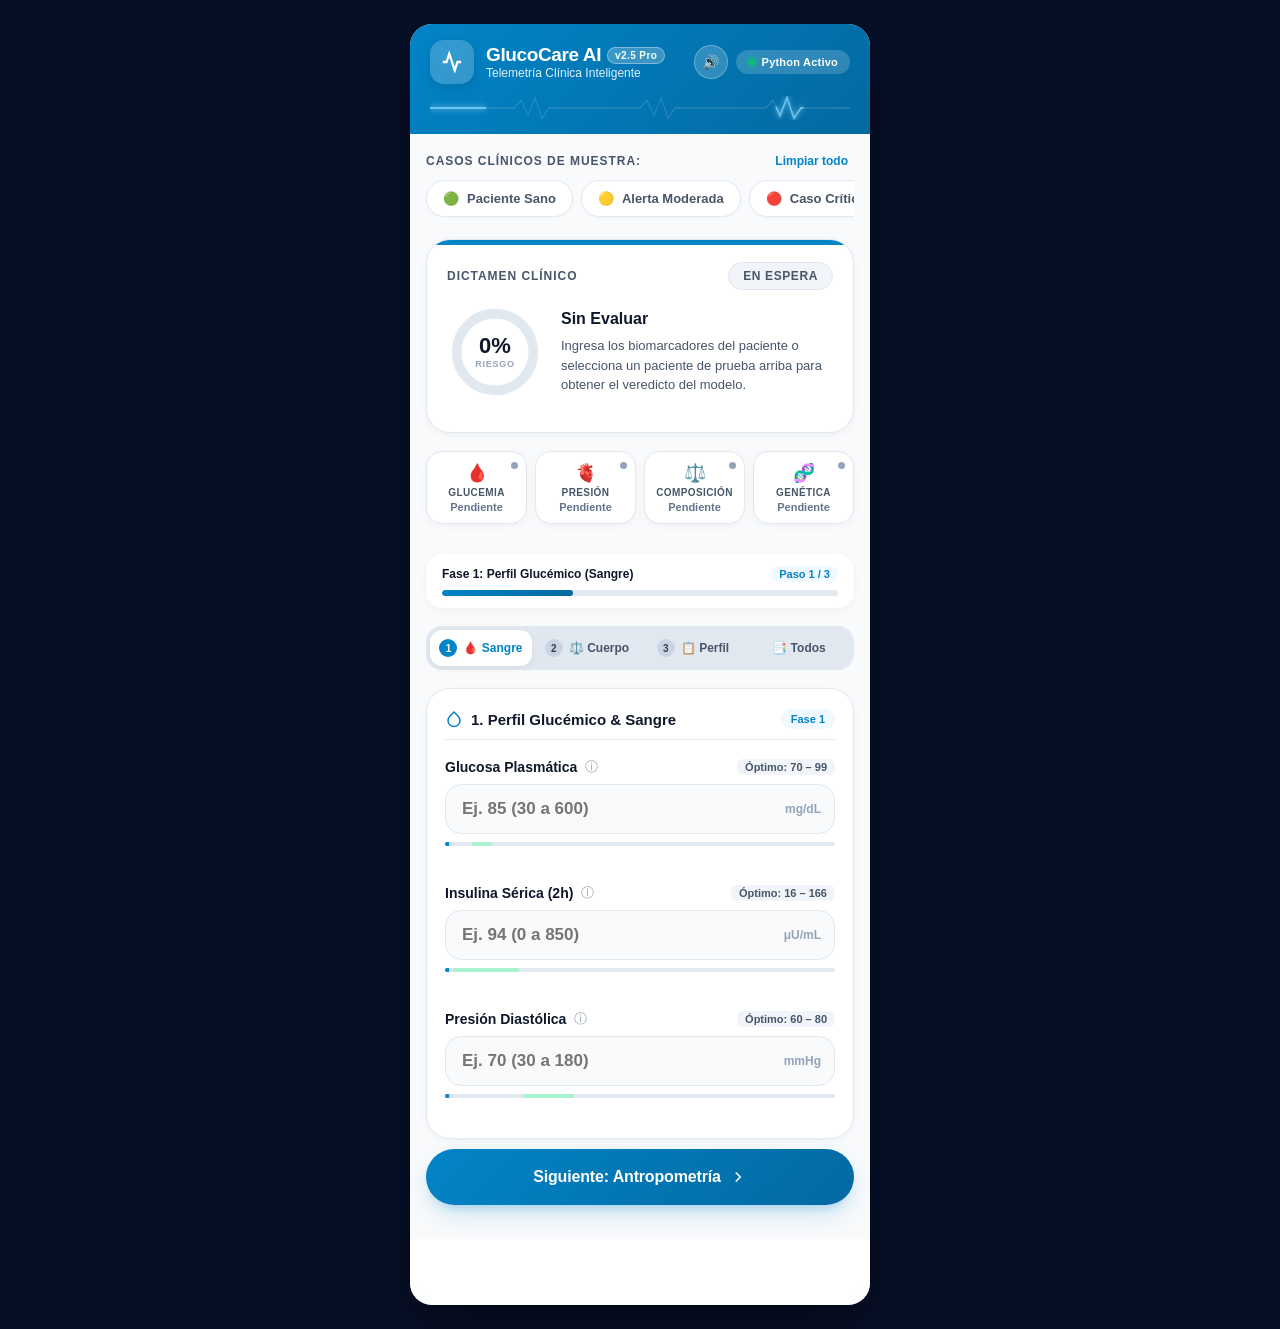
==== commit 8d38588e: "feat(tunnel): live ngrok HTTPS tunnel and client-server telemetry console" ====
--- a/index.html
+++ b/index.html
@@ -33,7 +33,7 @@
           <button type="button" id="btn-toggle-sonido" class="btn-icono-cabecera" title="Activar/Silenciar sonido háptico" aria-label="Audio háptico">
             <span id="icono-sonido">🔊</span>
           </button>
-          <div class="indicador-conexion" title="Estado de conectividad del modelo">
+          <div id="btn-telemetria-servidor" class="indicador-conexion" title="Ver Telemetría en Vivo Servidor / Red" style="cursor: pointer;">
             <span class="punto-verde" aria-hidden="true"></span>
             <span id="texto-conexion">Online</span>
           </div>
@@ -452,7 +452,7 @@
       </button>
       <button type="button" class="nav-item" data-tab="stats">
         <svg width="20" height="20" viewBox="0 0 24 24" fill="none" stroke="currentColor" stroke-width="2"><line x1="18" y1="20" x2="18" y2="10"></line><line x1="12" y1="20" x2="12" y2="4"></line><line x1="6" y1="20" x2="6" y2="14"></line></svg>
-        <span>MongoDB</span>
+        <span>Servidor & DB</span>
       </button>
       <button type="button" class="nav-item" data-tab="info">
         <svg width="20" height="20" viewBox="0 0 24 24" fill="none" stroke="currentColor" stroke-width="2"><circle cx="12" cy="12" r="10"></circle><line x1="12" y1="16" x2="12" y2="12"></line><line x1="12" y1="8" x2="12.01" y2="8"></line></svg>
